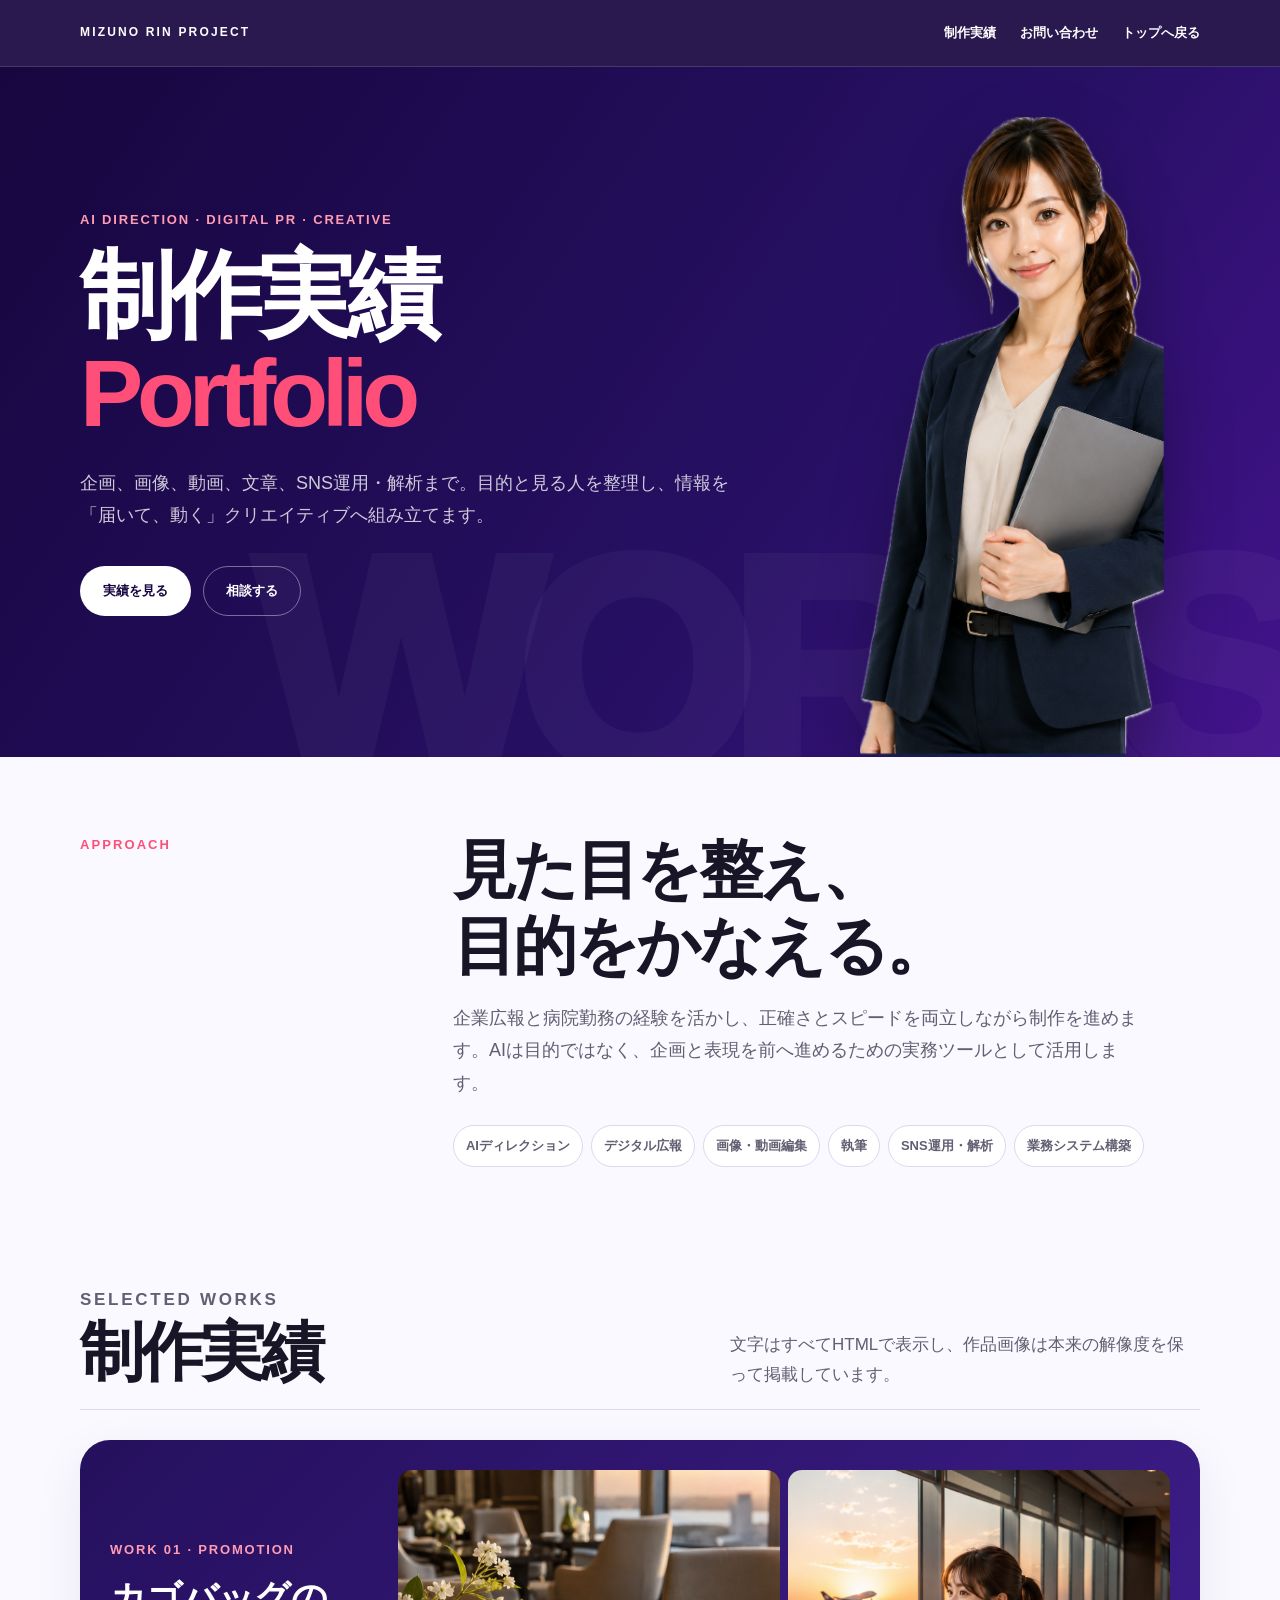
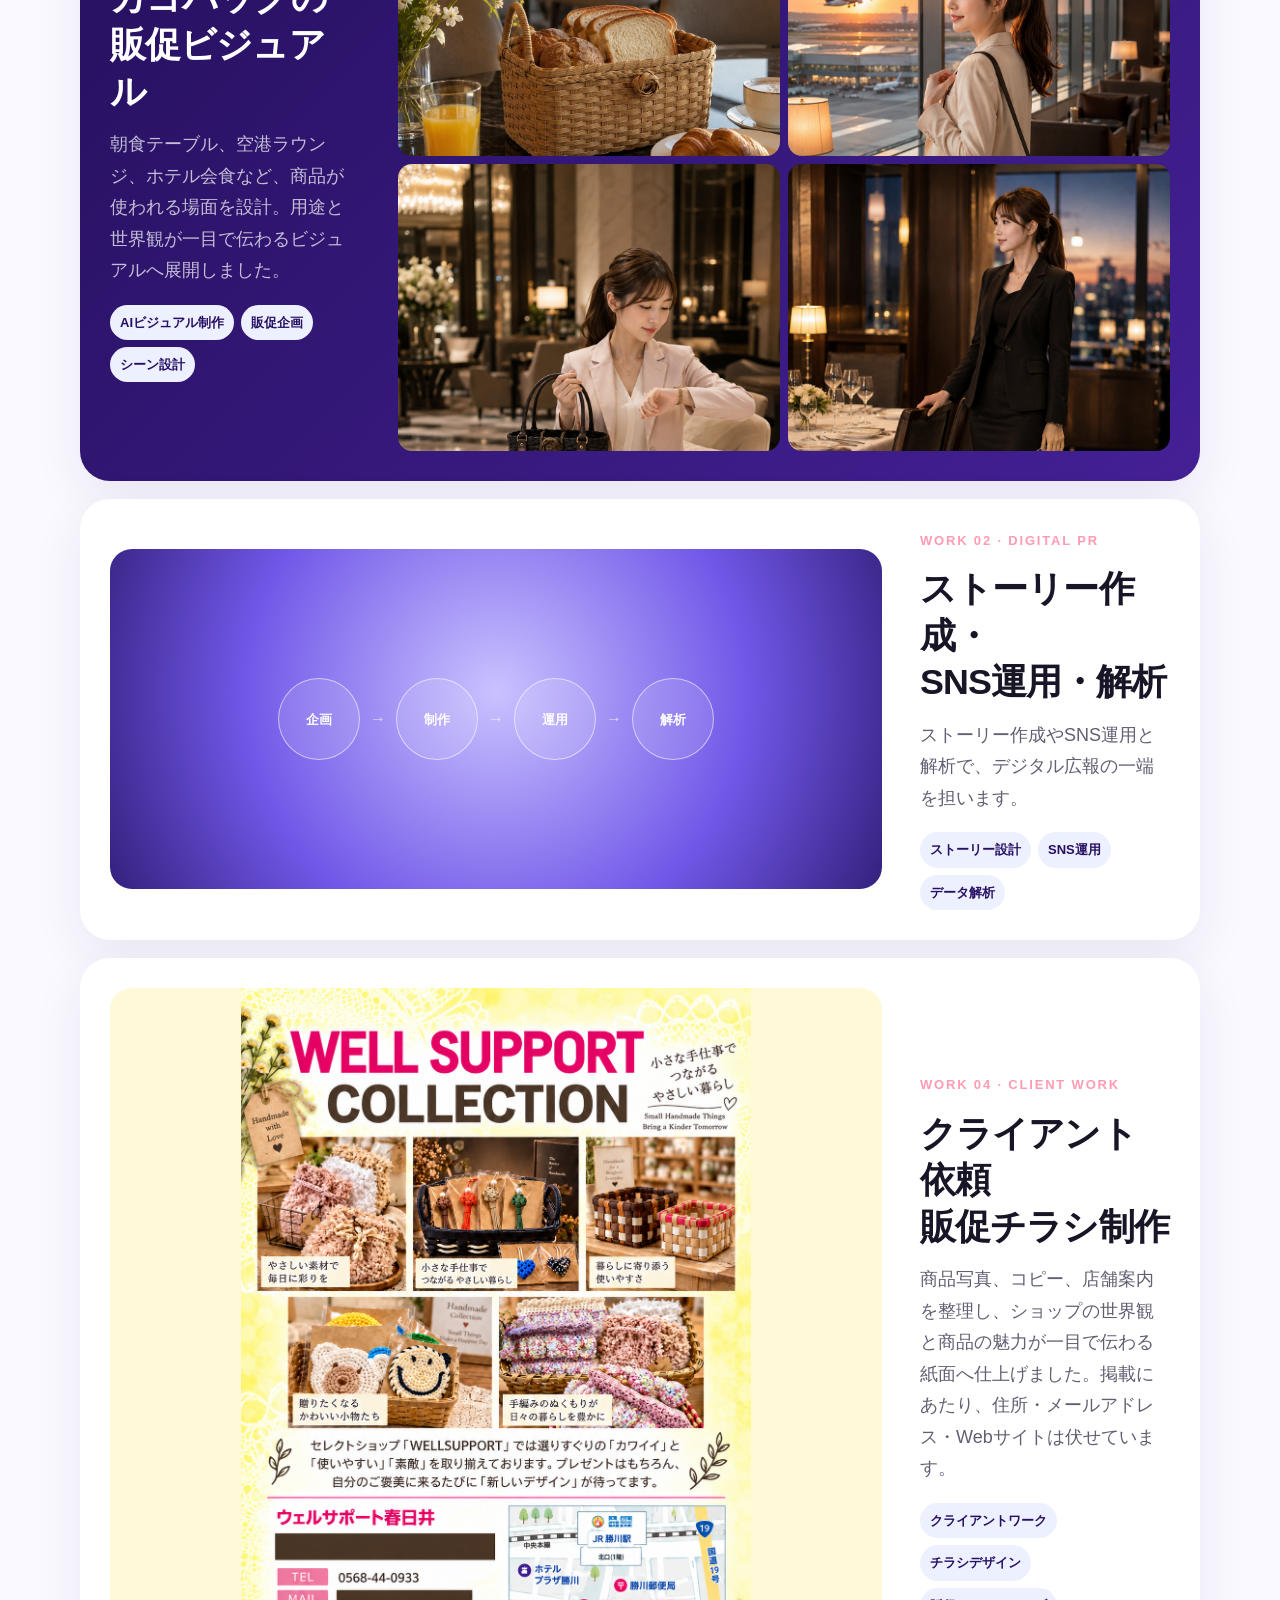
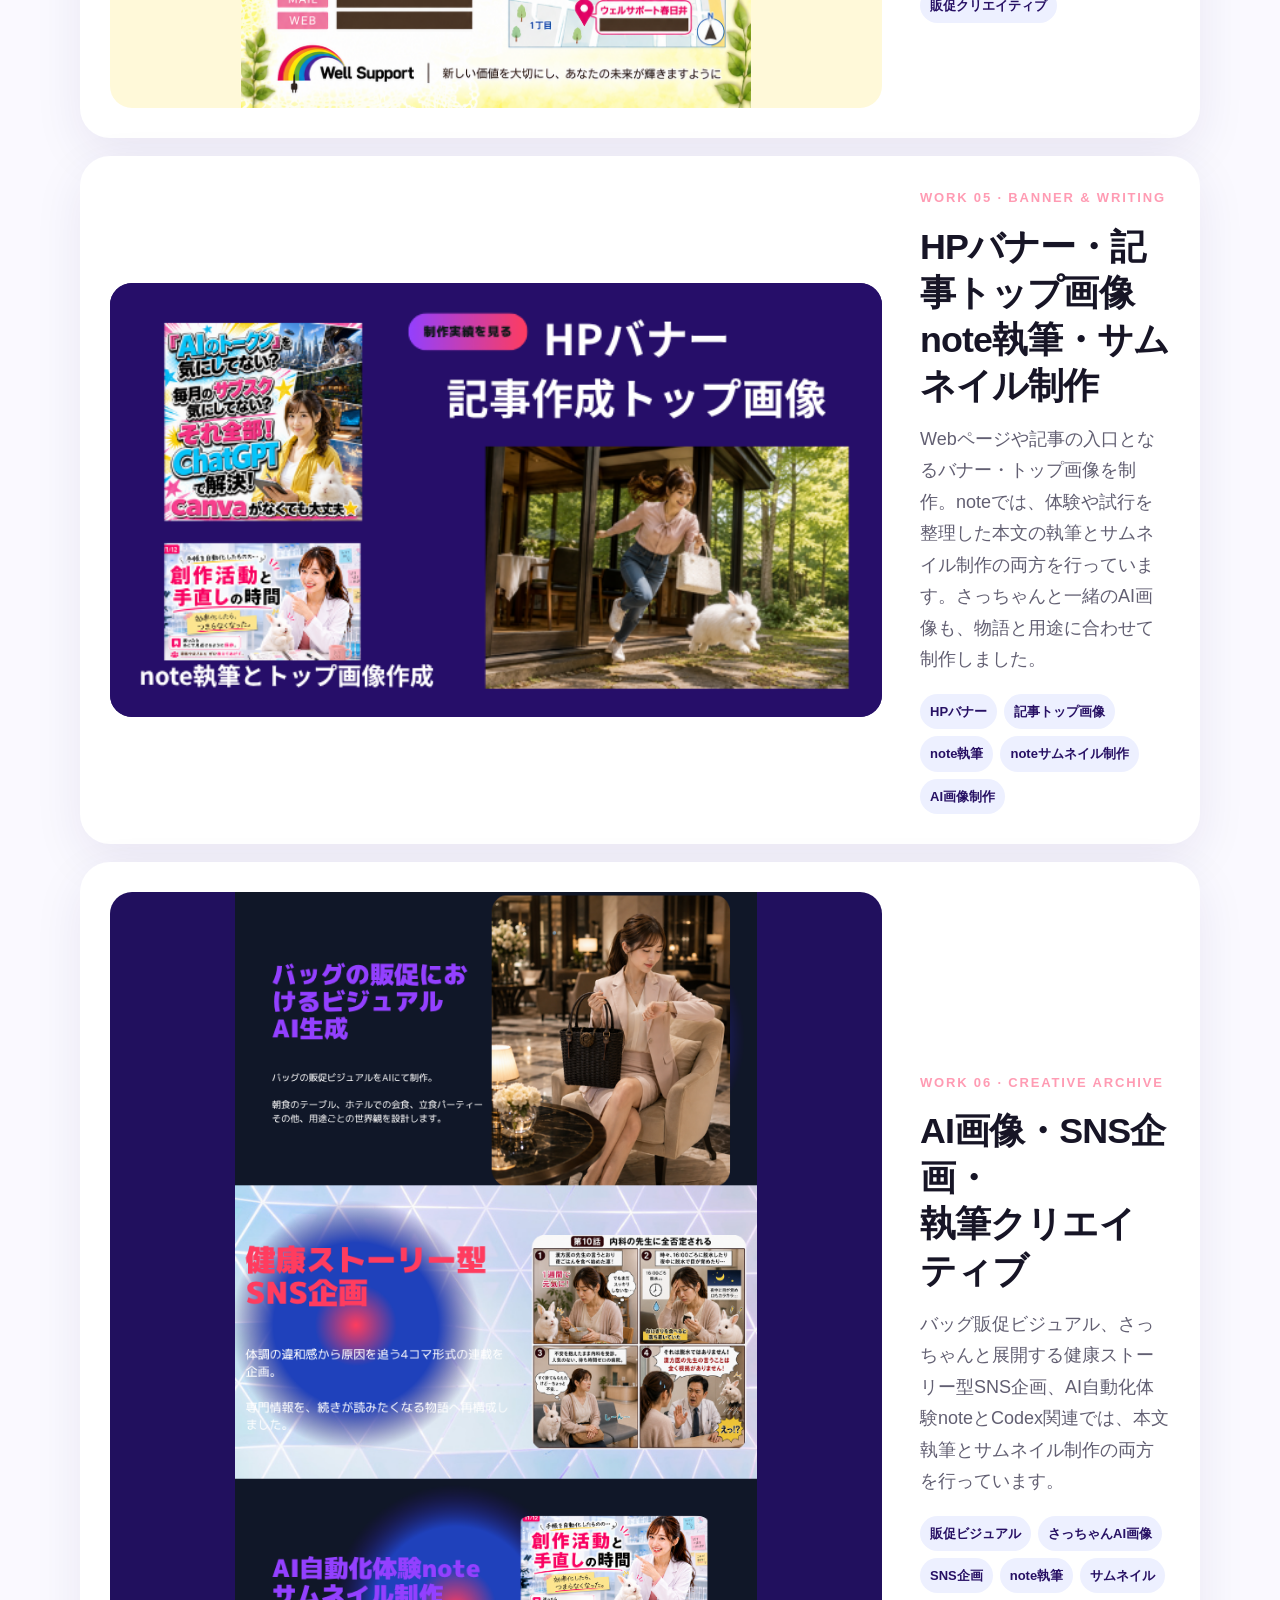
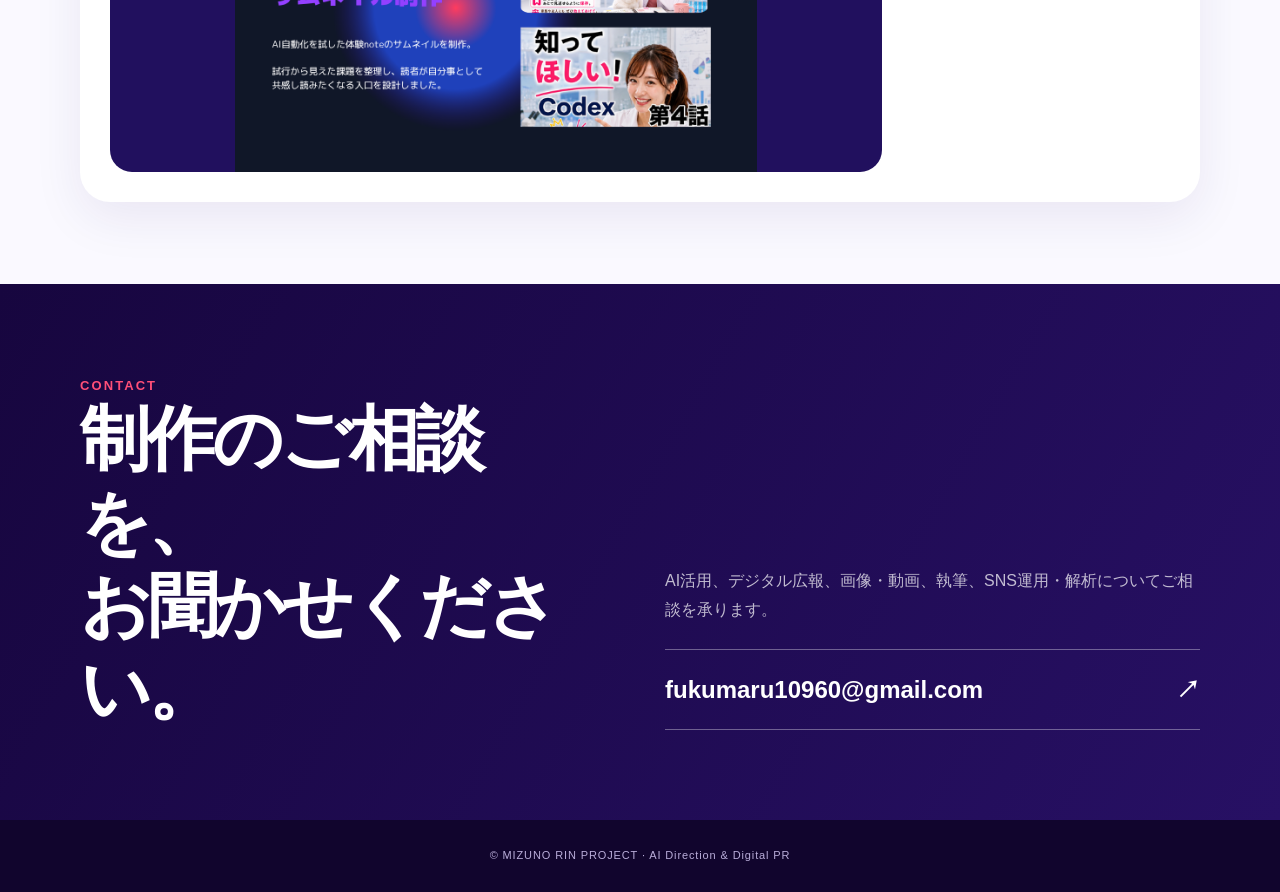
==== portfolio/index.html @ 1989975f "Enlarge portfolio imagery and tighten spacing" ====
<!doctype html>
<html lang="ja">
<head>
  <meta charset="utf-8">
  <meta name="viewport" content="width=device-width,initial-scale=1">
  <title>水野凛｜制作実績ポートフォリオ</title>
  <meta name="description" content="水野凛のAIディレクション、デジタル広報、画像制作、動画編集、SNS運用・解析の制作実績です。">
  <style>
    :root{--violet:#271064;--violet-deep:#17063f;--pink:#ff4f78;--lavender:#9d8cff;--ice:#edf0ff;--paper:#faf9ff;--ink:#171526;--muted:#625f72;--line:#ddd8ee;--white:#fff}
    *{box-sizing:border-box}
    html{scroll-behavior:smooth}
    body{margin:0;color:var(--ink);background:var(--paper);font-family:"Yu Gothic UI","Hiragino Kaku Gothic ProN",Meiryo,sans-serif;line-height:1.8;-webkit-font-smoothing:antialiased;text-rendering:optimizeLegibility}
    a{color:inherit}
    img{display:block;max-width:100%}
    .wrap{width:min(calc(100% - 40px),1120px);margin:auto}
    .site-header{position:sticky;z-index:20;top:0;color:#fff;background:rgba(23,6,63,.92);border-bottom:1px solid rgba(255,255,255,.14);backdrop-filter:blur(16px)}
    .header-inner{min-height:66px;display:flex;align-items:center;justify-content:space-between;gap:24px}
    .brand{font-size:12px;font-weight:900;letter-spacing:.18em;text-decoration:none}
    nav{display:flex;align-items:center;gap:24px;font-size:13px;font-weight:750}
    nav a{text-decoration:none}
    nav a:hover{color:#ffd4df}
    .hero{position:relative;overflow:hidden;color:#fff;background:linear-gradient(125deg,var(--violet-deep),var(--violet) 62%,#43128c)}
    .hero::after{content:"WORKS";position:absolute;right:-.03em;bottom:-.22em;color:rgba(255,255,255,.035);font-size:clamp(120px,24vw,360px);font-weight:950;letter-spacing:-.09em;line-height:1;pointer-events:none}
    .hero-grid{position:relative;z-index:1;min-height:690px;display:grid;grid-template-columns:minmax(0,1.15fr) minmax(300px,.65fr);align-items:end;gap:clamp(32px,6vw,82px)}
    .hero-copy{align-self:center;padding:90px 0}
    .eyebrow,.work-type{margin:0 0 14px;color:#ff9bb3;font-size:13px;font-weight:900;letter-spacing:.14em}
    h1{margin:0;font-size:clamp(50px,7.4vw,102px);line-height:1.04;letter-spacing:-.065em}
    h1 span{display:block;color:var(--pink)}
    .hero-lead{max-width:680px;margin:24px 0 0;color:rgba(255,255,255,.78);font-size:18px;line-height:1.8}
    .hero-actions{display:flex;flex-wrap:wrap;gap:12px;margin-top:34px}
    .button{display:inline-flex;min-height:50px;align-items:center;justify-content:center;padding:12px 22px;border:1px solid transparent;border-radius:999px;font-size:13px;font-weight:850;text-decoration:none}
    .button.primary{color:var(--violet-deep);background:#fff}
    .button.secondary{color:#fff;border-color:rgba(255,255,255,.4)}
    .hero-portrait{align-self:end;margin:0}
    .hero-portrait img{width:100%;max-height:640px;object-fit:contain;object-position:center bottom;filter:drop-shadow(0 28px 32px rgba(0,0,0,.32))}
    .intro{padding:76px 0 54px}
    .intro-grid{display:grid;grid-template-columns:.55fr 1.45fr;gap:clamp(36px,7vw,94px);align-items:start}
    .section-label{margin:0;color:var(--pink);font-size:13px;font-weight:900;letter-spacing:.16em}
    .intro h2,.section-heading h2{margin:0;font-size:clamp(38px,5vw,68px);line-height:1.18;letter-spacing:-.055em}
    .intro-copy{max-width:700px;color:var(--muted);font-size:18px}
    .services{display:flex;flex-wrap:wrap;gap:8px;margin-top:26px;padding:0;list-style:none}
    .services li{padding:8px 12px;border:1px solid var(--line);border-radius:999px;background:#fff;font-size:13px;font-weight:750}
    .works{padding:46px 0 82px}
    .section-heading{display:flex;align-items:end;justify-content:space-between;gap:24px;margin-bottom:30px;padding-bottom:18px;border-bottom:1px solid var(--line)}
    .section-heading p{max-width:470px;margin:0;color:var(--muted);font-size:17px}
    .work{display:grid;grid-template-columns:minmax(0,1.55fr) minmax(250px,.45fr);gap:clamp(22px,3vw,38px);align-items:center;padding:clamp(18px,2.4vw,30px);border-radius:30px;background:#fff;box-shadow:0 16px 50px rgba(39,16,100,.08)}
    .work+.work{margin-top:18px}
    .work-copy h3{margin:0 0 14px;font-size:clamp(25px,2.8vw,38px);line-height:1.3;letter-spacing:-.025em}
    .work-copy>p:not(.work-type){margin:0;color:var(--muted);font-size:18px;line-height:1.75}
    .tag-row{display:flex;flex-wrap:wrap;gap:7px;margin-top:18px}
    .tag{padding:6px 10px;border-radius:999px;color:var(--violet);background:var(--ice);font-size:13px;font-weight:850}
    .work-visual{overflow:hidden;border-radius:22px;background:#f0edf8}
    .work-visual img{width:100%;height:100%;object-fit:cover}
    .work-bags{grid-template-columns:minmax(250px,.45fr) minmax(0,1.55fr);color:#fff;background:linear-gradient(135deg,#25105d,#442095)}
    .work-bags .work-copy>p:not(.work-type){color:rgba(255,255,255,.72)}
    .bag-grid{display:grid;grid-template-columns:1fr 1fr;gap:8px}
    .bag-grid img{width:100%;aspect-ratio:4/3;object-fit:cover;border-radius:14px}
    .bag-grid img:not(:first-child){object-position:center top}
    .story-visual{min-height:340px;display:flex;align-items:center;justify-content:center;flex-wrap:wrap;gap:10px;padding:28px;background:radial-gradient(circle at 50% 42%,#c9c2ff,#7157e8 58%,#34207d);color:#fff}
    .story-visual span{display:grid;place-items:center;width:82px;height:82px;padding:8px;border:1px solid rgba(255,255,255,.55);border-radius:50%;background:rgba(255,255,255,.12);font-size:13px;font-weight:850}
    .story-visual b{opacity:.65}
    .note-visual img{aspect-ratio:16/10;object-fit:cover}
    .flyer-visual{background:#fff9d9}
    .flyer-visual img{max-height:720px;object-fit:contain}

    .legacy-work{grid-template-columns:minmax(0,1.55fr) minmax(250px,.45fr)}
    .legacy-visual{background:#21105e}
    .legacy-visual img{width:100%;height:auto;object-fit:contain}
    .portrait-archive img{max-height:880px}
    .contact{padding:90px 0;color:#fff;background:linear-gradient(120deg,var(--violet-deep),var(--violet))}
    .contact-grid{display:grid;grid-template-columns:1fr 1fr;gap:50px;align-items:end}
    .contact h2{margin:0;font-size:clamp(38px,5.5vw,74px);line-height:1.18;letter-spacing:-.055em}
    .contact-copy p{margin:0 0 24px;color:rgba(255,255,255,.72)}
    .mail{display:flex;justify-content:space-between;gap:20px;padding:18px 0;border-top:1px solid rgba(255,255,255,.35);border-bottom:1px solid rgba(255,255,255,.35);font-size:clamp(16px,2vw,24px);font-weight:850;text-decoration:none}
    footer{padding:26px 20px;color:#b9add9;background:#11052d;font-size:11px;text-align:center;letter-spacing:.08em}
    a:focus-visible{outline:3px solid #ffc0d0;outline-offset:4px}
    @media(max-width:800px){.legacy-work{grid-template-columns:1fr}.legacy-work .work-visual{order:-1} nav a:not(:last-child){display:none}.hero-grid{min-height:auto;grid-template-columns:1fr}.hero-copy{padding:70px 0 0}.hero-portrait{width:min(78%,430px);margin:auto}.hero-portrait img{max-height:520px}.intro-grid,.contact-grid{grid-template-columns:1fr}.work,.work-bags{grid-template-columns:1fr}.work-visual{order:-1}.section-heading{align-items:start;flex-direction:column}.work-bags .work-visual{order:0}}
    @media(max-width:540px){.wrap{width:min(calc(100% - 24px),1120px)}.header-inner{min-height:58px}.brand{font-size:11px}.hero-copy{padding-top:54px}h1{font-size:48px}.hero-lead{font-size:17px}.hero-actions{display:grid}.button{width:100%}.intro{padding:58px 0 38px}.intro-copy{font-size:17px}.works{padding:34px 0 62px}.work{padding:16px;border-radius:22px}.work-copy{padding:6px}.work-copy>p:not(.work-type){font-size:17px}.story-visual{min-height:280px}.story-visual span{width:72px;height:72px;font-size:13px}.contact{padding:60px 0}.mail{font-size:14px}}
    @media(prefers-reduced-motion:reduce){html{scroll-behavior:auto}}
  </style>
</head>
<body>
  <header class="site-header"><div class="wrap header-inner"><a class="brand" href="../">MIZUNO RIN PROJECT</a><nav><a href="#works">制作実績</a><a href="#contact">お問い合わせ</a><a href="../">トップへ戻る</a></nav></div></header>
  <main>
    <section class="hero"><div class="wrap hero-grid"><div class="hero-copy"><p class="eyebrow">AI DIRECTION · DIGITAL PR · CREATIVE</p><h1>制作実績<span>Portfolio</span></h1><p class="hero-lead">企画、画像、動画、文章、SNS運用・解析まで。目的と見る人を整理し、情報を「届いて、動く」クリエイティブへ組み立てます。</p><div class="hero-actions"><a class="button primary" href="#works">実績を見る</a><a class="button secondary" href="#contact">相談する</a></div></div><figure class="hero-portrait"><img src="../public/assets/mizuno-rin-suit.png" alt="スーツ姿の水野凛"></figure></div></section>

    <section class="intro"><div class="wrap intro-grid"><p class="section-label">APPROACH</p><div><h2>見た目を整え、<br>目的をかなえる。</h2><div class="intro-copy"><p>企業広報と病院勤務の経験を活かし、正確さとスピードを両立しながら制作を進めます。AIは目的ではなく、企画と表現を前へ進めるための実務ツールとして活用します。</p><ul class="services"><li>AIディレクション</li><li>デジタル広報</li><li>画像・動画編集</li><li>執筆</li><li>SNS運用・解析</li><li>業務システム構築</li></ul></div></div></div></section>

    <section class="works" id="works"><div class="wrap"><div class="section-heading"><div><p class="section-label">SELECTED WORKS</p><h2>制作実績</h2></div><p>文字はすべてHTMLで表示し、作品画像は本来の解像度を保って掲載しています。</p></div>
      <article class="work work-bags"><div class="work-copy"><p class="work-type">WORK 01 · PROMOTION</p><h3>カゴバッグの<br>販促ビジュアル</h3><p>朝食テーブル、空港ラウンジ、ホテル会食など、商品が使われる場面を設計。用途と世界観が一目で伝わるビジュアルへ展開しました。</p><div class="tag-row"><span class="tag">AIビジュアル制作</span><span class="tag">販促企画</span><span class="tag">シーン設計</span></div></div><div class="bag-grid"><img src="../public/assets/basket-breakfast.png" alt="ホテルの朝食テーブルに置かれたカゴバッグ"><img src="../public/assets/basket-airport.png" alt="空港ラウンジでカゴバッグを持つ女性"><img src="../public/assets/basket-hotel.png" alt="ホテルで黒いカゴバッグを持つ女性"><img src="../public/assets/basket-dinner.png" alt="会食で白いカゴバッグを持つ女性"></div></article>

      <article class="work"><div class="work-visual story-visual"><span>企画</span><b>→</b><span>制作</span><b>→</b><span>運用</span><b>→</b><span>解析</span></div><div class="work-copy"><p class="work-type">WORK 02 · DIGITAL PR</p><h3>ストーリー作成・<br>SNS運用・解析</h3><p>ストーリー作成やSNS運用と解析で、デジタル広報の一端を担います。</p><div class="tag-row"><span class="tag">ストーリー設計</span><span class="tag">SNS運用</span><span class="tag">データ解析</span></div></div></article>

      <article class="work"><div class="work-visual flyer-visual"><img src="../public/assets/well-support-flyer-redacted.png" alt="住所、メールアドレス、Webサイトを伏せたクライアント依頼の販促チラシ"></div><div class="work-copy"><p class="work-type">WORK 04 · CLIENT WORK</p><h3>クライアント依頼<br>販促チラシ制作</h3><p>商品写真、コピー、店舗案内を整理し、ショップの世界観と商品の魅力が一目で伝わる紙面へ仕上げました。掲載にあたり、住所・メールアドレス・Webサイトは伏せています。</p><div class="tag-row"><span class="tag">クライアントワーク</span><span class="tag">チラシデザイン</span><span class="tag">販促クリエイティブ</span></div></div></article>

      <article class="work legacy-work"><div class="work-visual legacy-visual"><img src="../page-2.png" alt="HPバナー、記事トップ画像、note執筆・サムネイル制作、さっちゃんとのAI画像の制作実績"></div><div class="work-copy"><p class="work-type">WORK 05 · BANNER &amp; WRITING</p><h3>HPバナー・記事トップ画像<br>note執筆・サムネイル制作</h3><p>Webページや記事の入口となるバナー・トップ画像を制作。noteでは、体験や試行を整理した本文の執筆とサムネイル制作の両方を行っています。さっちゃんと一緒のAI画像も、物語と用途に合わせて制作しました。</p><div class="tag-row"><span class="tag">HPバナー</span><span class="tag">記事トップ画像</span><span class="tag">note執筆</span><span class="tag">noteサムネイル制作</span><span class="tag">AI画像制作</span></div></div></article>

      <article class="work legacy-work"><div class="work-visual legacy-visual portrait-archive"><img src="../page-3.png" alt="バッグ販促、健康ストーリー型SNS企画、AI自動化体験note、Codex関連サムネイルの制作実績"></div><div class="work-copy"><p class="work-type">WORK 06 · CREATIVE ARCHIVE</p><h3>AI画像・SNS企画・<br>執筆クリエイティブ</h3><p>バッグ販促ビジュアル、さっちゃんと展開する健康ストーリー型SNS企画、AI自動化体験noteとCodex関連では、本文執筆とサムネイル制作の両方を行っています。</p><div class="tag-row"><span class="tag">販促ビジュアル</span><span class="tag">さっちゃんAI画像</span><span class="tag">SNS企画</span><span class="tag">note執筆</span><span class="tag">サムネイル</span></div></div></article>    </div></section>

    <section class="contact" id="contact"><div class="wrap contact-grid"><div><p class="section-label">CONTACT</p><h2>制作のご相談を、<br>お聞かせください。</h2></div><div class="contact-copy"><p>AI活用、デジタル広報、画像・動画、執筆、SNS運用・解析についてご相談を承ります。</p><a class="mail" href="mailto:fukumaru10960@gmail.com"><span>fukumaru10960@gmail.com</span><span>↗</span></a></div></div></section>
  </main>
  <footer>© MIZUNO RIN PROJECT · AI Direction & Digital PR</footer>
</body>
</html>
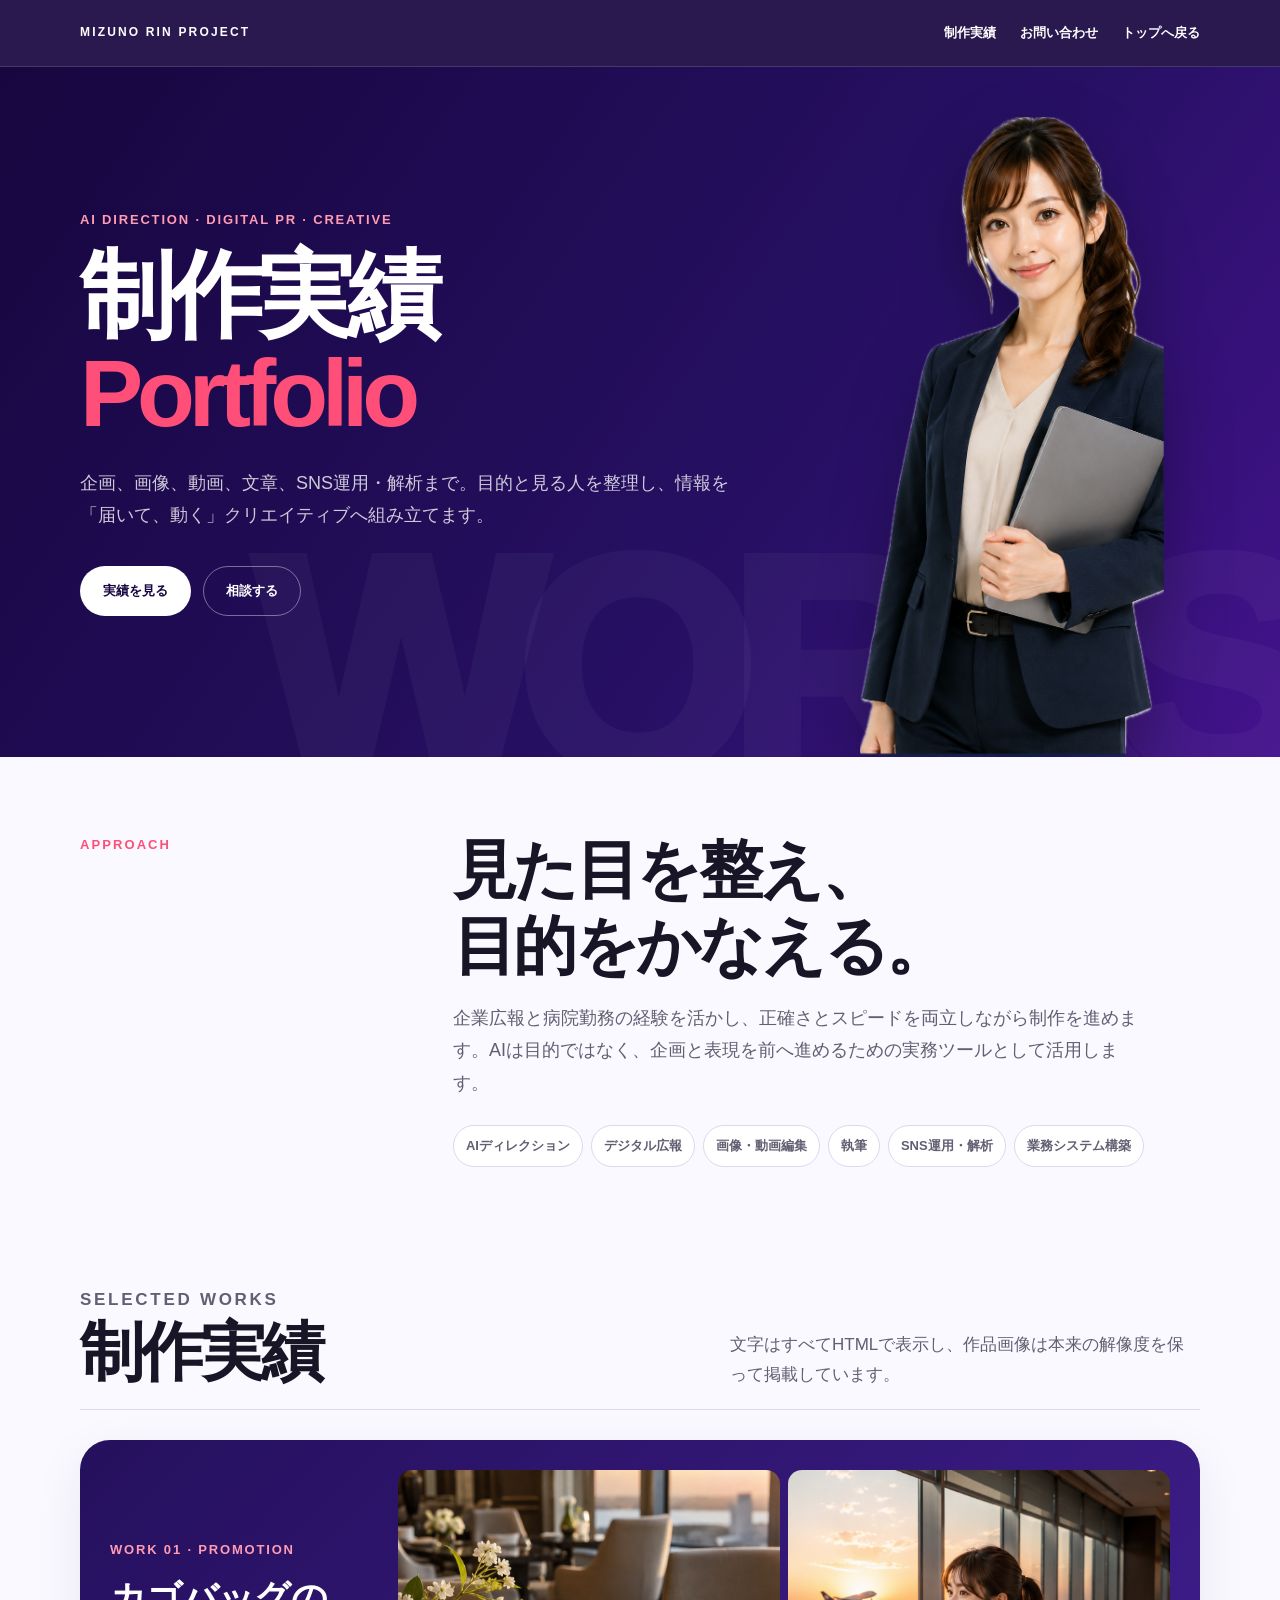
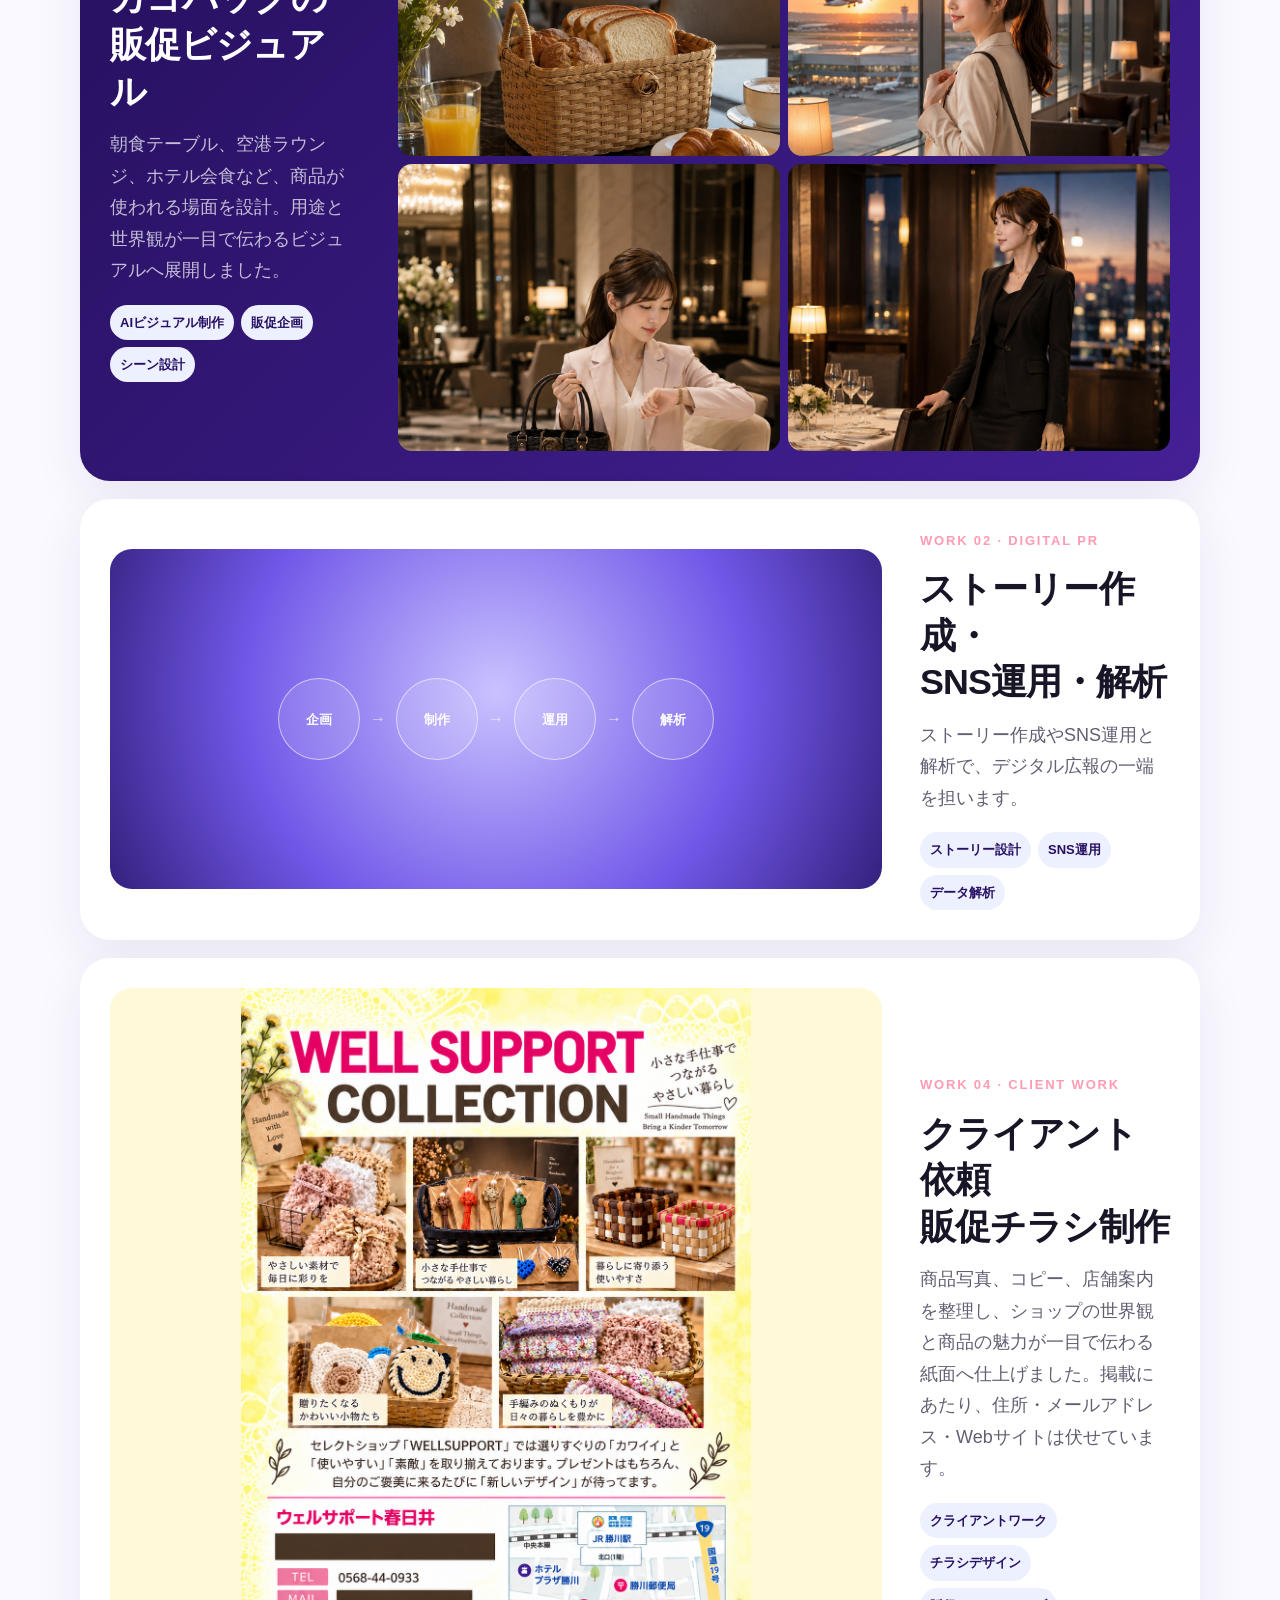
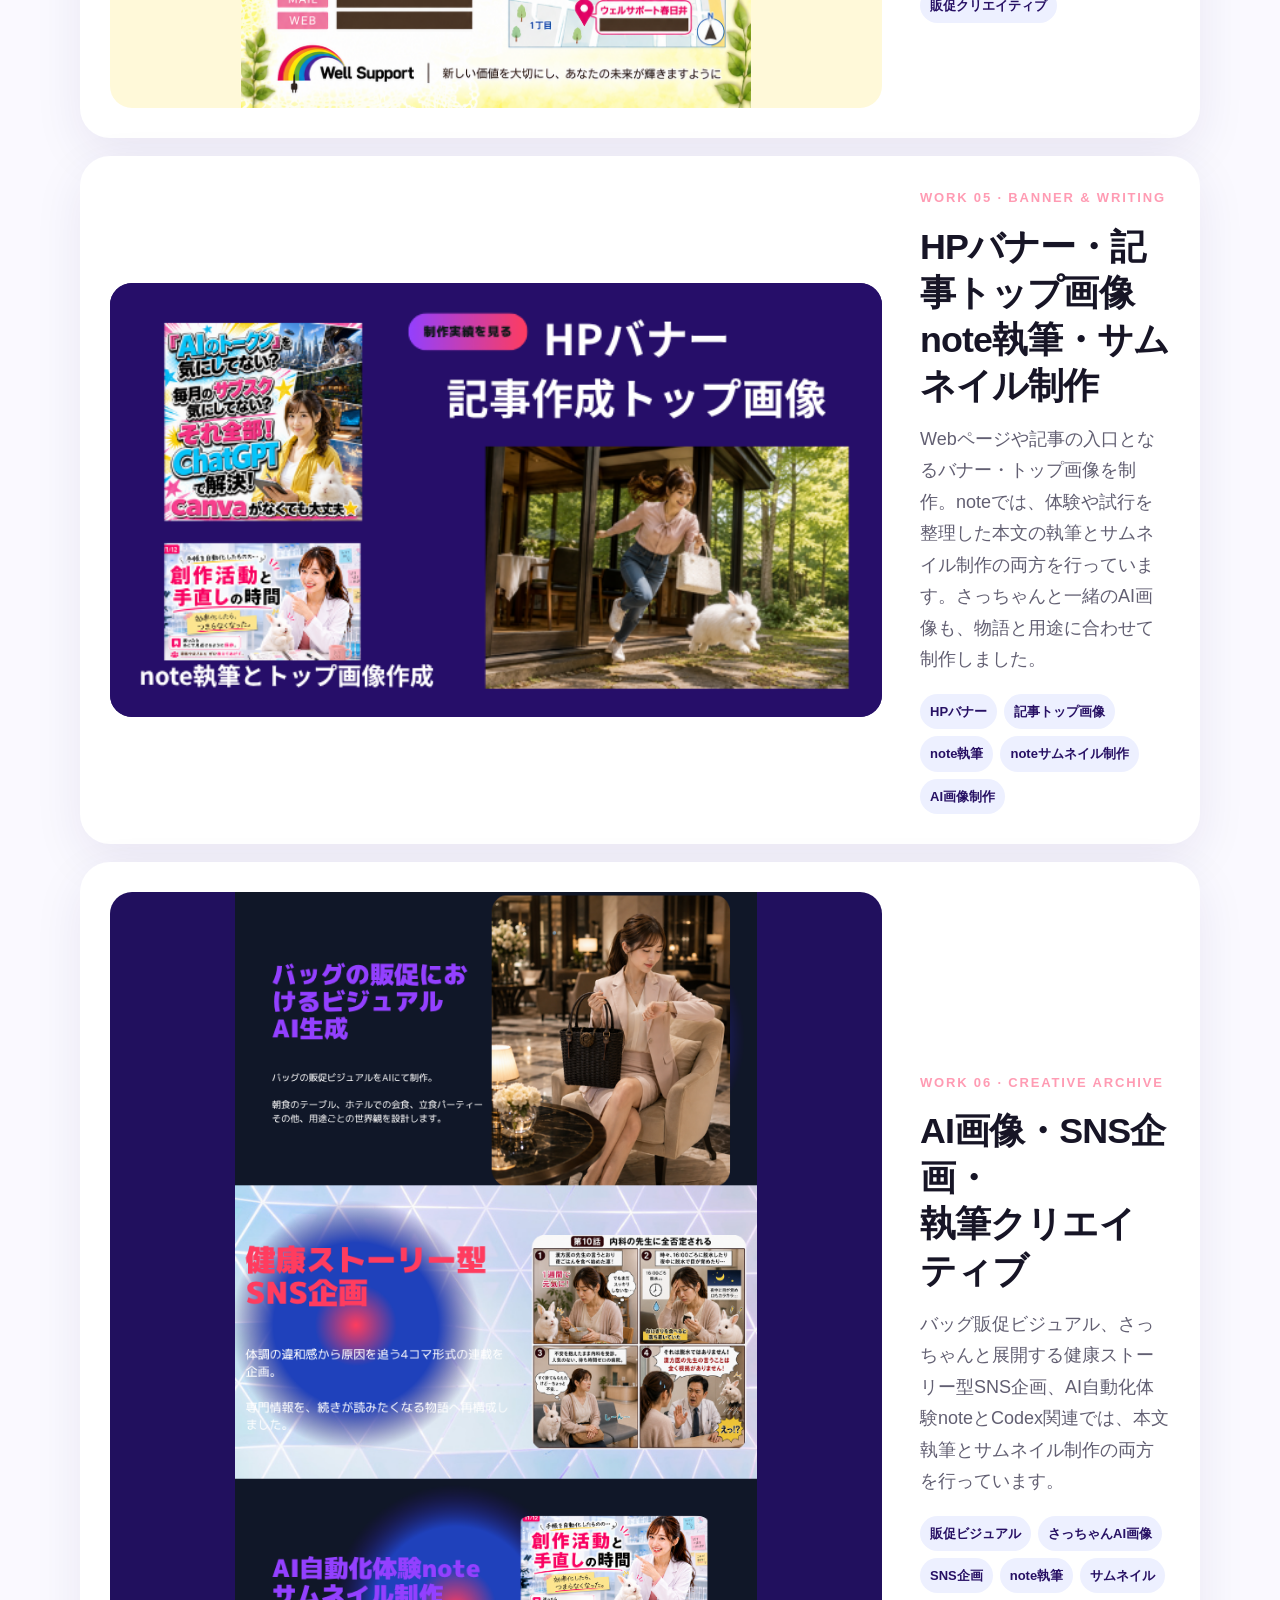
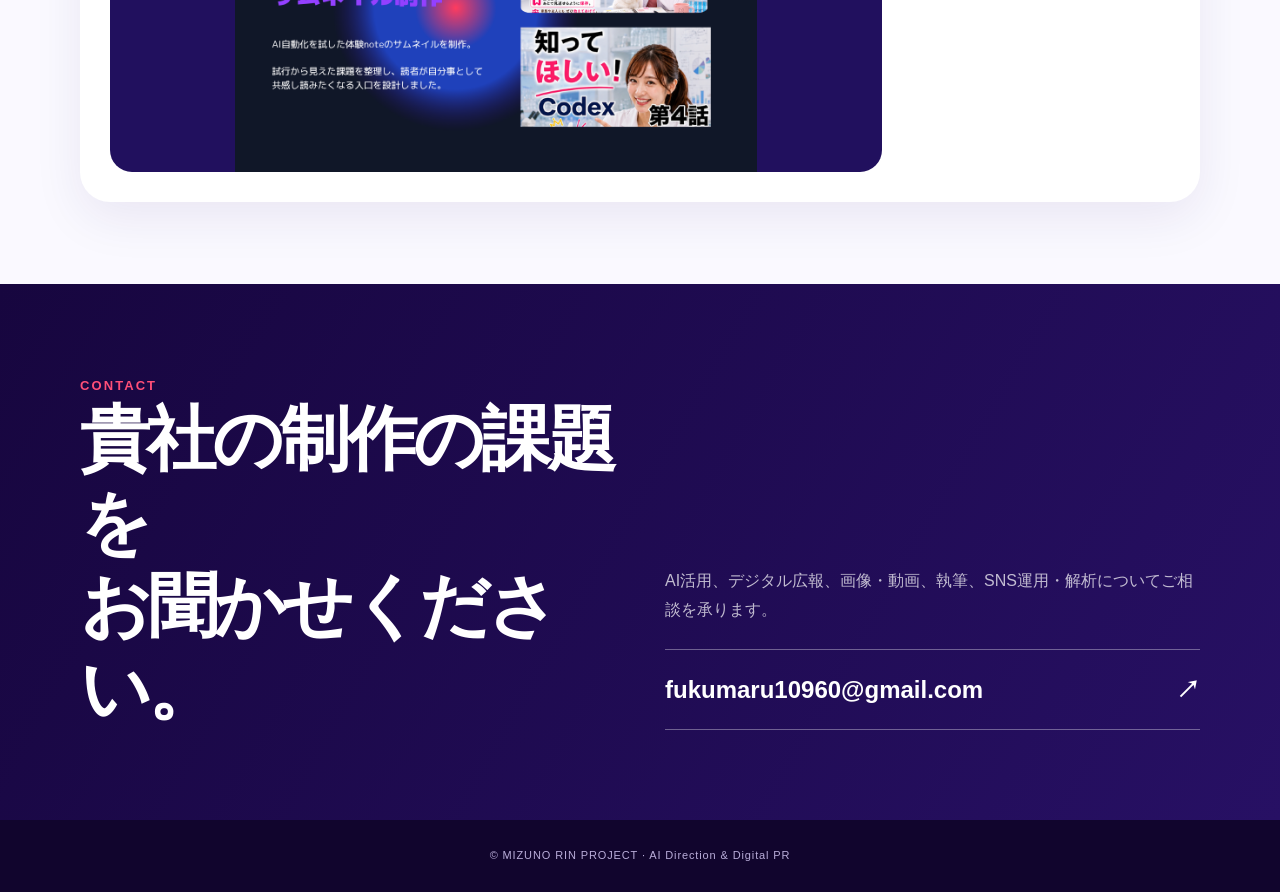
==== commit c3d6a1da: "Refine portfolio contact heading" ====
--- a/portfolio/index.html
+++ b/portfolio/index.html
@@ -80,7 +80,7 @@
   </style>
 </head>
 <body>
-  <header class="site-header"><div class="wrap header-inner"><a class="brand" href="../">MIZUNO RIN PROJECT</a><nav><a href="#works">制作実績</a><a href="#contact">お問い合わせ</a><a href="../">トップへ戻る</a></nav></div></header>
+  <header class="site-header"><div class="wrap header-inner"><a class="brand" href="https://mizunorinproject-web.github.io/">MIZUNO RIN PROJECT</a><nav><a href="#works">制作実績</a><a href="#contact">お問い合わせ</a><a href="https://mizunorinproject-web.github.io/">トップへ戻る</a></nav></div></header>
   <main>
     <section class="hero"><div class="wrap hero-grid"><div class="hero-copy"><p class="eyebrow">AI DIRECTION · DIGITAL PR · CREATIVE</p><h1>制作実績<span>Portfolio</span></h1><p class="hero-lead">企画、画像、動画、文章、SNS運用・解析まで。目的と見る人を整理し、情報を「届いて、動く」クリエイティブへ組み立てます。</p><div class="hero-actions"><a class="button primary" href="#works">実績を見る</a><a class="button secondary" href="#contact">相談する</a></div></div><figure class="hero-portrait"><img src="../public/assets/mizuno-rin-suit.png" alt="スーツ姿の水野凛"></figure></div></section>
 
@@ -97,7 +97,7 @@
 
       <article class="work legacy-work"><div class="work-visual legacy-visual portrait-archive"><img src="../page-3.png" alt="バッグ販促、健康ストーリー型SNS企画、AI自動化体験note、Codex関連サムネイルの制作実績"></div><div class="work-copy"><p class="work-type">WORK 06 · CREATIVE ARCHIVE</p><h3>AI画像・SNS企画・<br>執筆クリエイティブ</h3><p>バッグ販促ビジュアル、さっちゃんと展開する健康ストーリー型SNS企画、AI自動化体験noteとCodex関連では、本文執筆とサムネイル制作の両方を行っています。</p><div class="tag-row"><span class="tag">販促ビジュアル</span><span class="tag">さっちゃんAI画像</span><span class="tag">SNS企画</span><span class="tag">note執筆</span><span class="tag">サムネイル</span></div></div></article>    </div></section>
 
-    <section class="contact" id="contact"><div class="wrap contact-grid"><div><p class="section-label">CONTACT</p><h2>制作のご相談を、<br>お聞かせください。</h2></div><div class="contact-copy"><p>AI活用、デジタル広報、画像・動画、執筆、SNS運用・解析についてご相談を承ります。</p><a class="mail" href="mailto:fukumaru10960@gmail.com"><span>fukumaru10960@gmail.com</span><span>↗</span></a></div></div></section>
+    <section class="contact" id="contact"><div class="wrap contact-grid"><div><p class="section-label">CONTACT</p><h2>貴社の制作の課題を<br>お聞かせください。</h2></div><div class="contact-copy"><p>AI活用、デジタル広報、画像・動画、執筆、SNS運用・解析についてご相談を承ります。</p><a class="mail" href="mailto:fukumaru10960@gmail.com"><span>fukumaru10960@gmail.com</span><span>↗</span></a></div></div></section>
   </main>
   <footer>© MIZUNO RIN PROJECT · AI Direction & Digital PR</footer>
 </body>
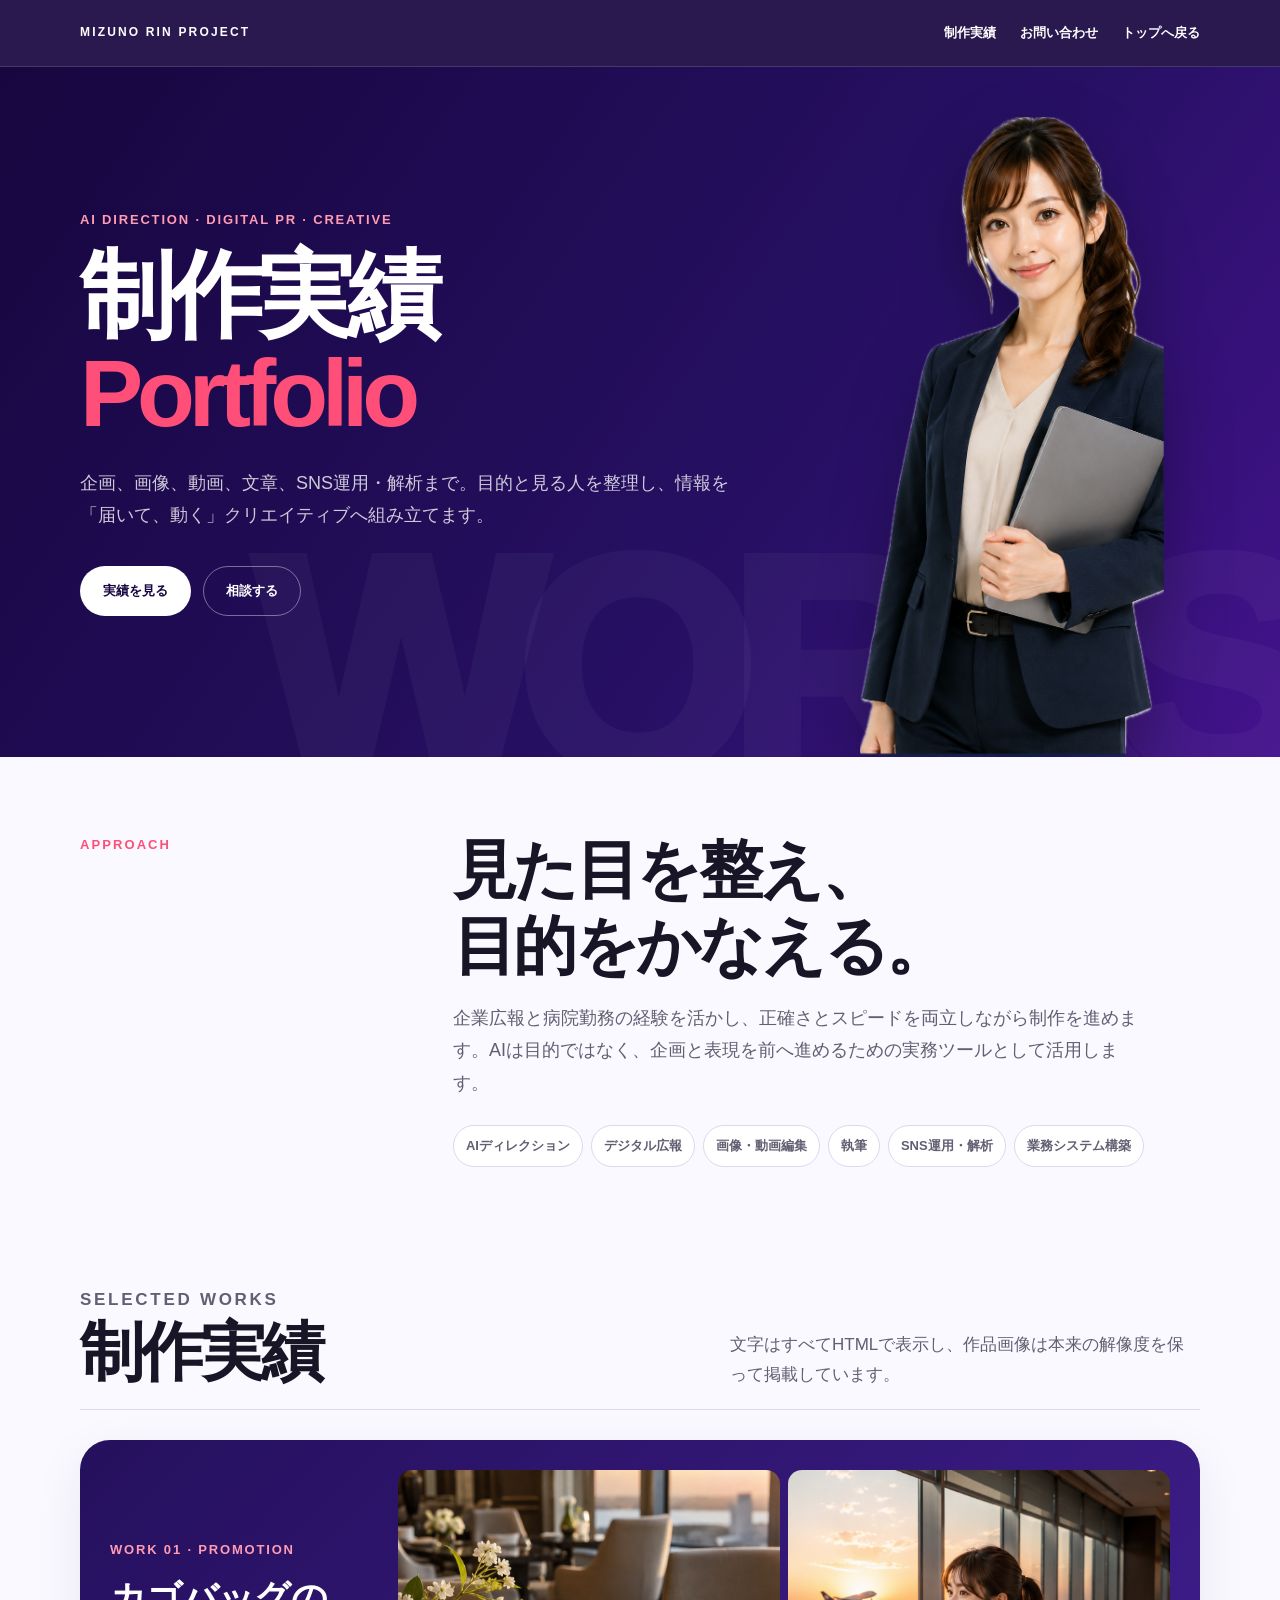
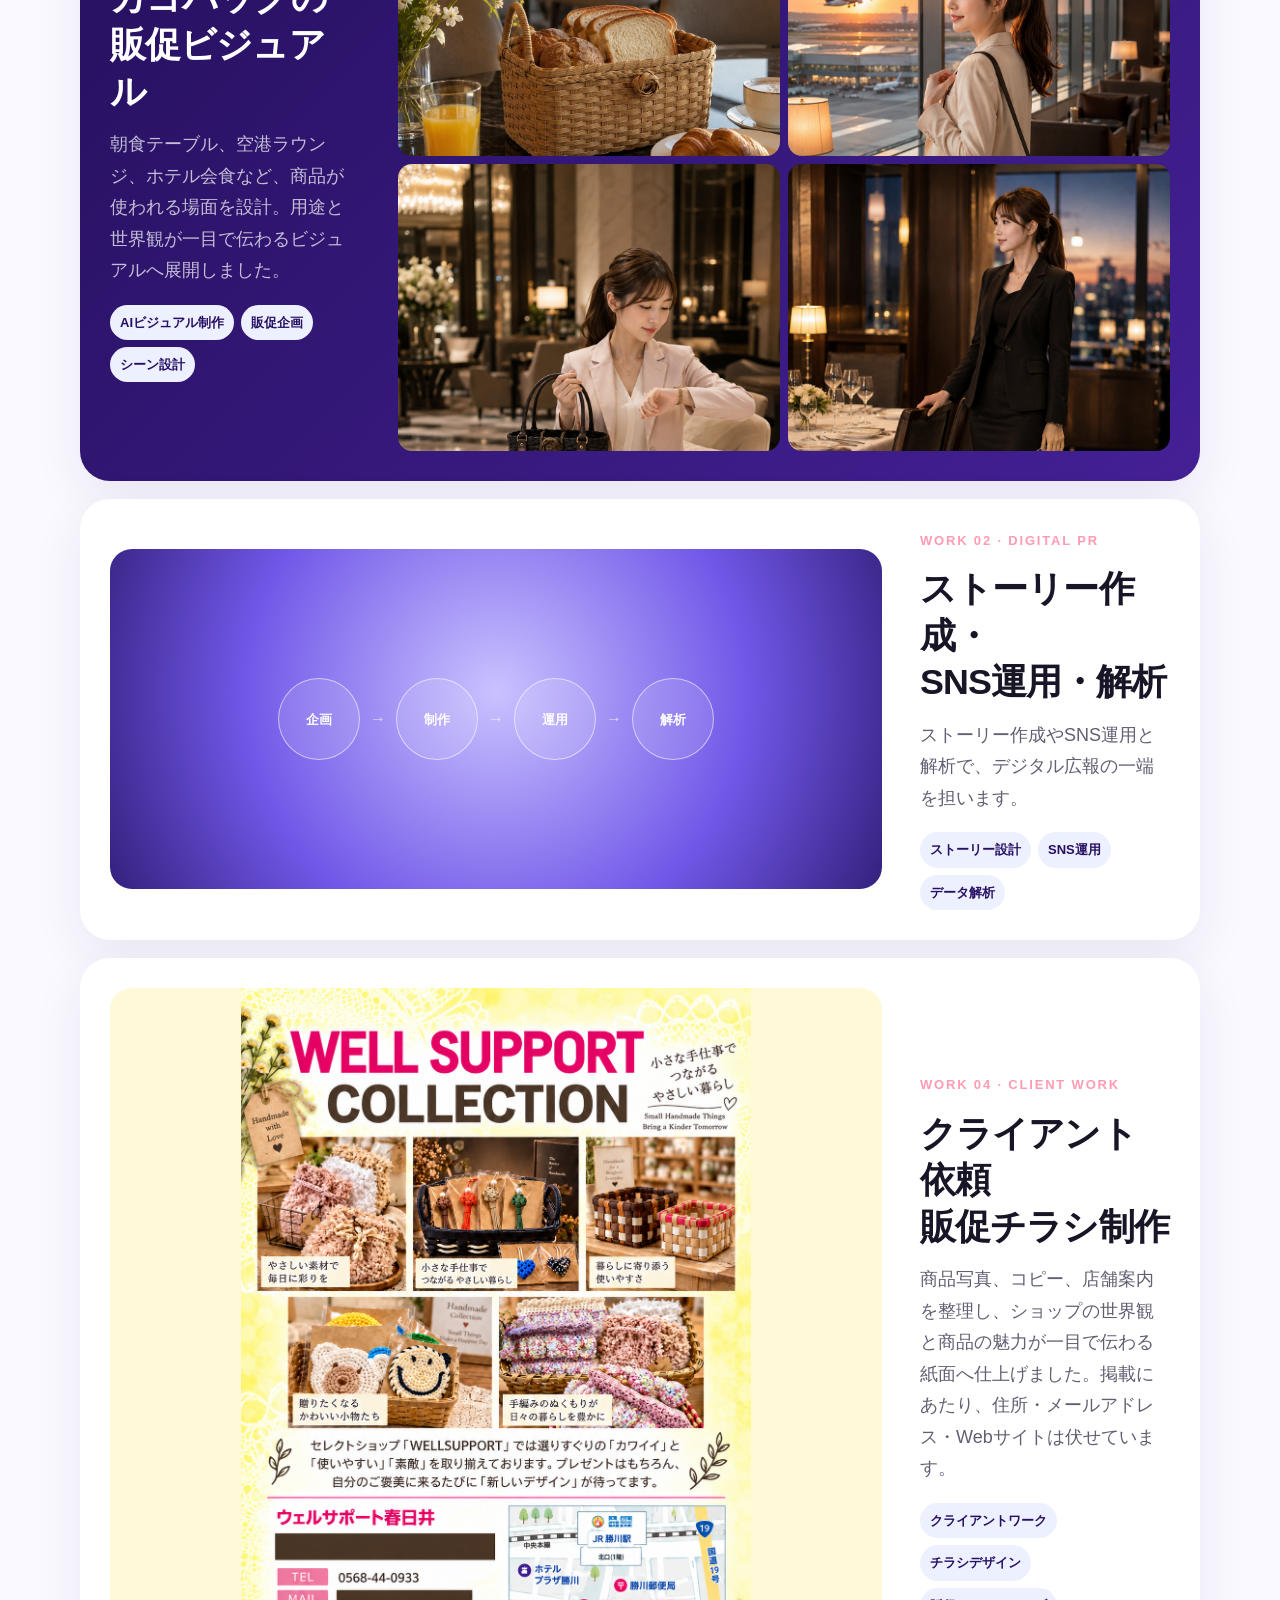
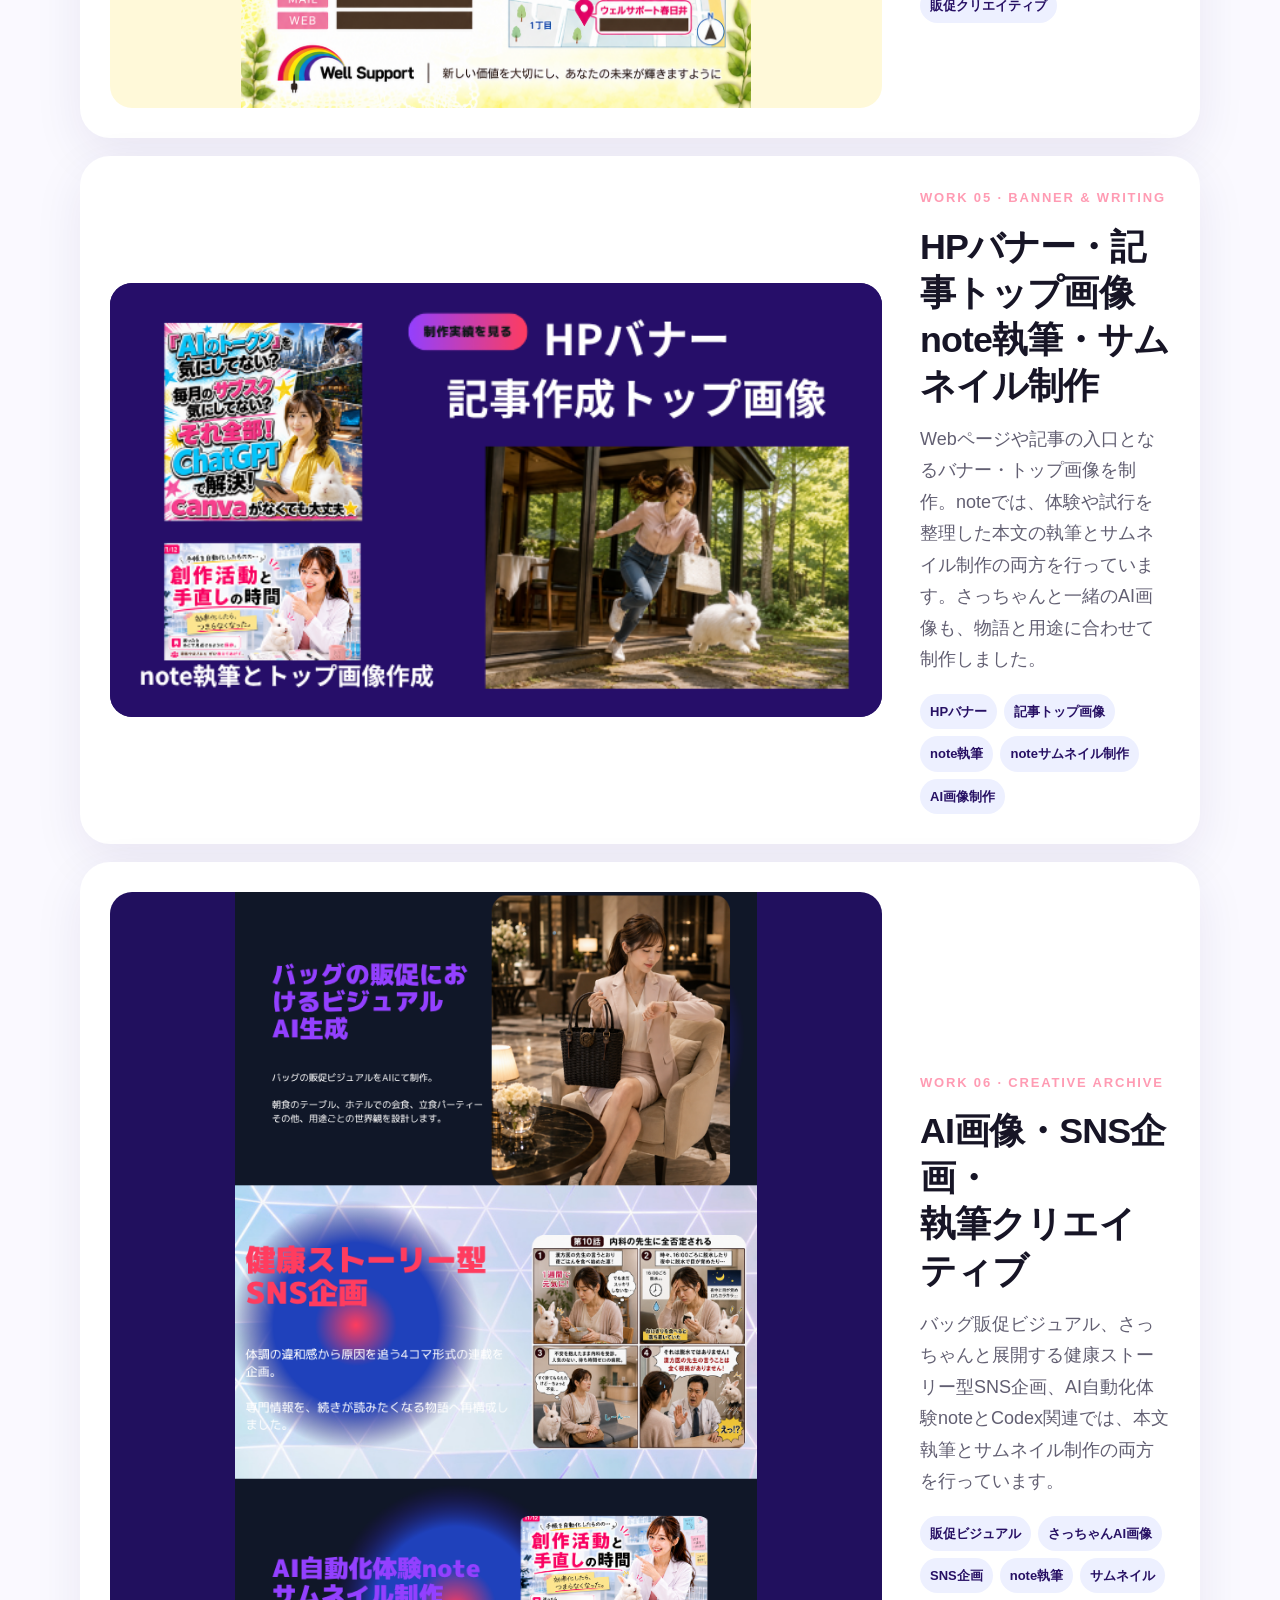
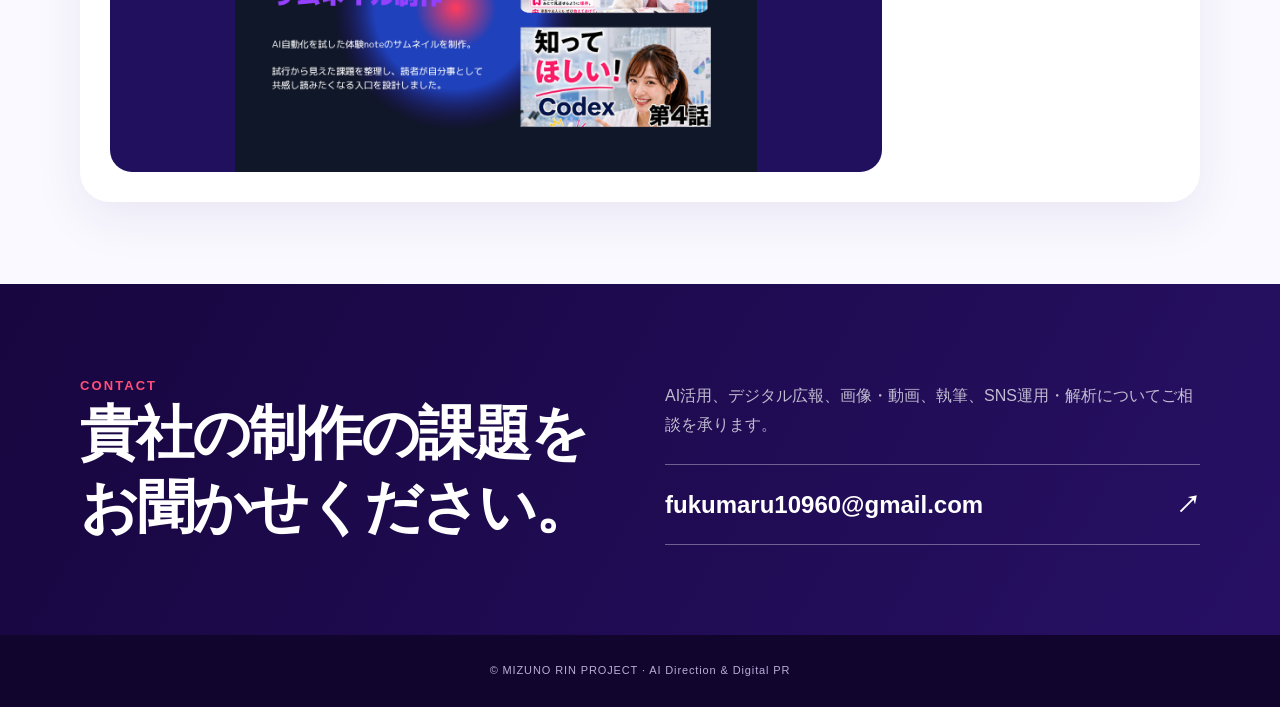
==== commit 027278a8: "Balance final contact headings across pages" ====
--- a/portfolio/index.html
+++ b/portfolio/index.html
@@ -69,7 +69,7 @@
     .portrait-archive img{max-height:880px}
     .contact{padding:90px 0;color:#fff;background:linear-gradient(120deg,var(--violet-deep),var(--violet))}
     .contact-grid{display:grid;grid-template-columns:1fr 1fr;gap:50px;align-items:end}
-    .contact h2{margin:0;font-size:clamp(38px,5.5vw,74px);line-height:1.18;letter-spacing:-.055em}
+    .contact h2{max-width:680px;margin:0;font-size:clamp(30px,4.5vw,60px);line-height:1.28;letter-spacing:-.035em;text-wrap:balance}
     .contact-copy p{margin:0 0 24px;color:rgba(255,255,255,.72)}
     .mail{display:flex;justify-content:space-between;gap:20px;padding:18px 0;border-top:1px solid rgba(255,255,255,.35);border-bottom:1px solid rgba(255,255,255,.35);font-size:clamp(16px,2vw,24px);font-weight:850;text-decoration:none}
     footer{padding:26px 20px;color:#b9add9;background:#11052d;font-size:11px;text-align:center;letter-spacing:.08em}
@@ -97,7 +97,7 @@
 
       <article class="work legacy-work"><div class="work-visual legacy-visual portrait-archive"><img src="../page-3.png" alt="バッグ販促、健康ストーリー型SNS企画、AI自動化体験note、Codex関連サムネイルの制作実績"></div><div class="work-copy"><p class="work-type">WORK 06 · CREATIVE ARCHIVE</p><h3>AI画像・SNS企画・<br>執筆クリエイティブ</h3><p>バッグ販促ビジュアル、さっちゃんと展開する健康ストーリー型SNS企画、AI自動化体験noteとCodex関連では、本文執筆とサムネイル制作の両方を行っています。</p><div class="tag-row"><span class="tag">販促ビジュアル</span><span class="tag">さっちゃんAI画像</span><span class="tag">SNS企画</span><span class="tag">note執筆</span><span class="tag">サムネイル</span></div></div></article>    </div></section>
 
-    <section class="contact" id="contact"><div class="wrap contact-grid"><div><p class="section-label">CONTACT</p><h2>貴社の制作の課題を<br>お聞かせください。</h2></div><div class="contact-copy"><p>AI活用、デジタル広報、画像・動画、執筆、SNS運用・解析についてご相談を承ります。</p><a class="mail" href="mailto:fukumaru10960@gmail.com"><span>fukumaru10960@gmail.com</span><span>↗</span></a></div></div></section>
+    <section class="contact" id="contact"><div class="wrap contact-grid"><div><p class="section-label">CONTACT</p><h2>貴社の制作の課題をお聞かせください。</h2></div><div class="contact-copy"><p>AI活用、デジタル広報、画像・動画、執筆、SNS運用・解析についてご相談を承ります。</p><a class="mail" href="mailto:fukumaru10960@gmail.com"><span>fukumaru10960@gmail.com</span><span>↗</span></a></div></div></section>
   </main>
   <footer>© MIZUNO RIN PROJECT · AI Direction & Digital PR</footer>
 </body>
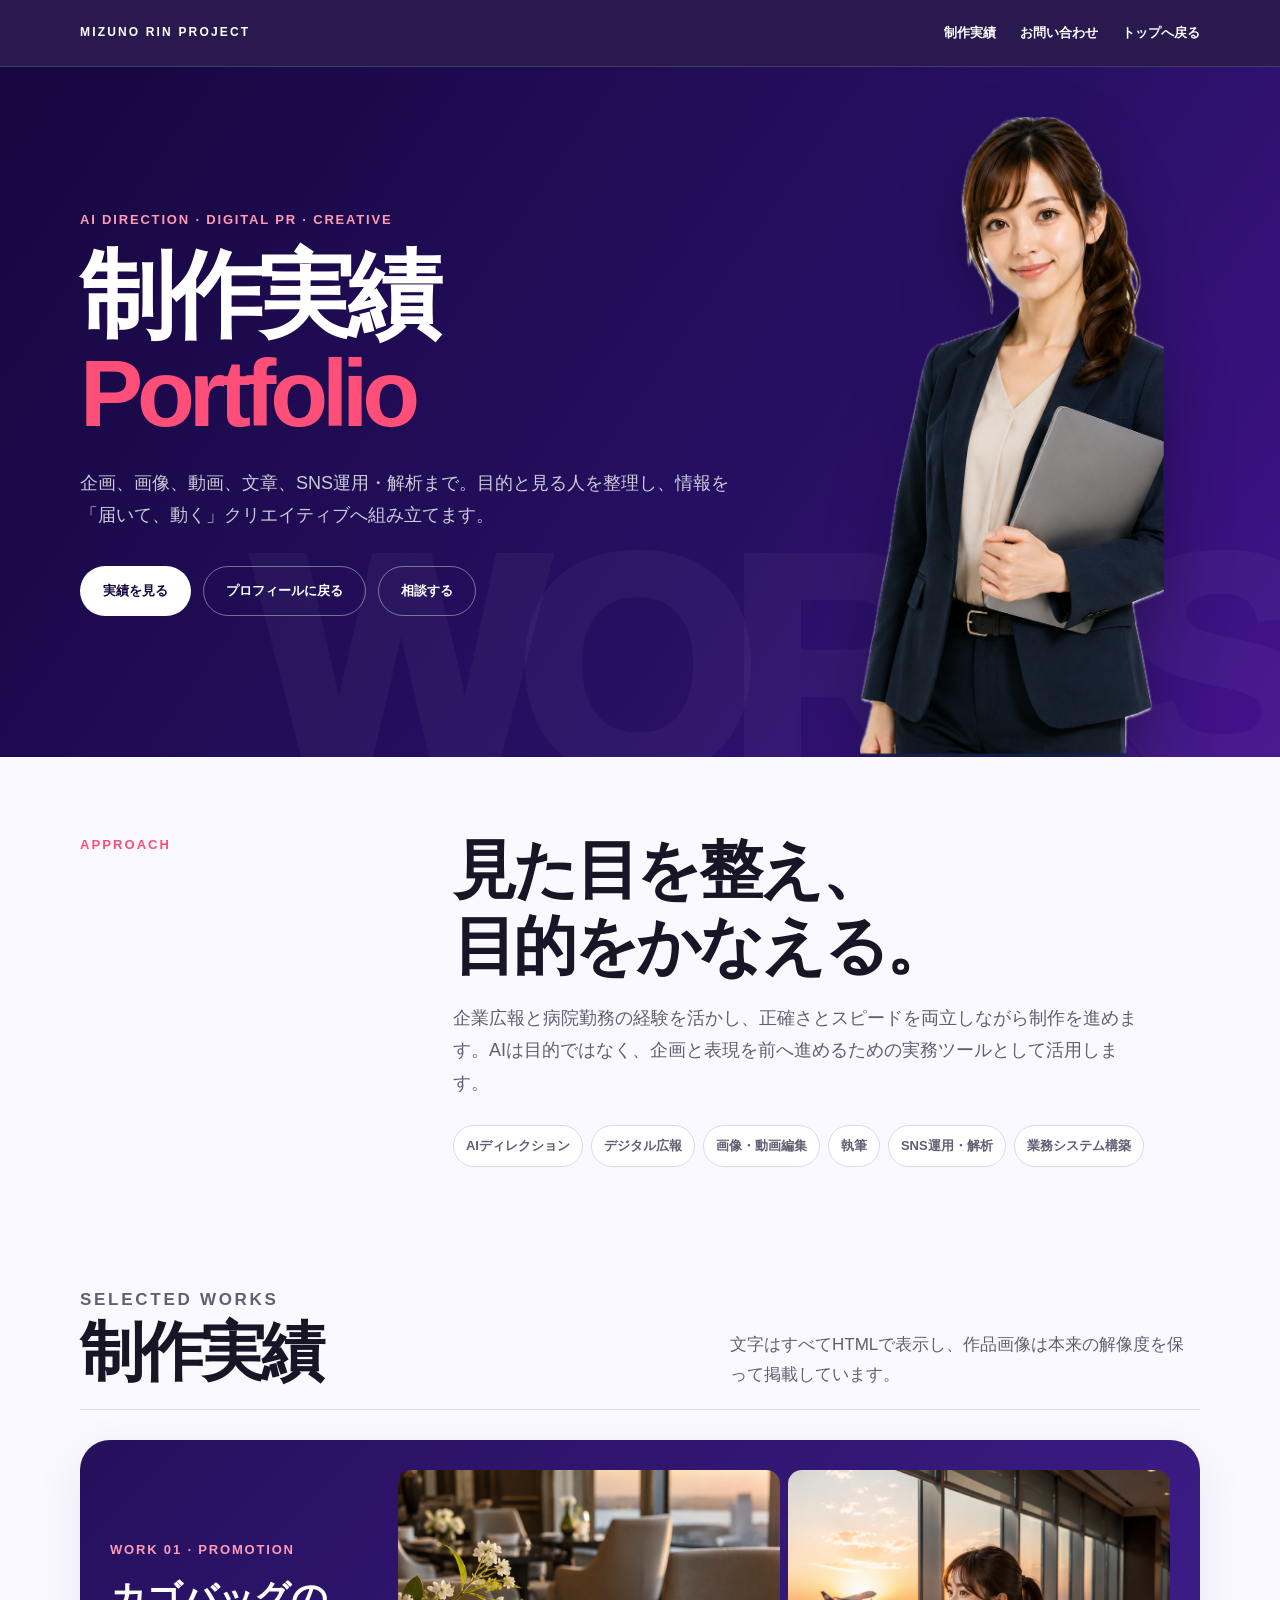
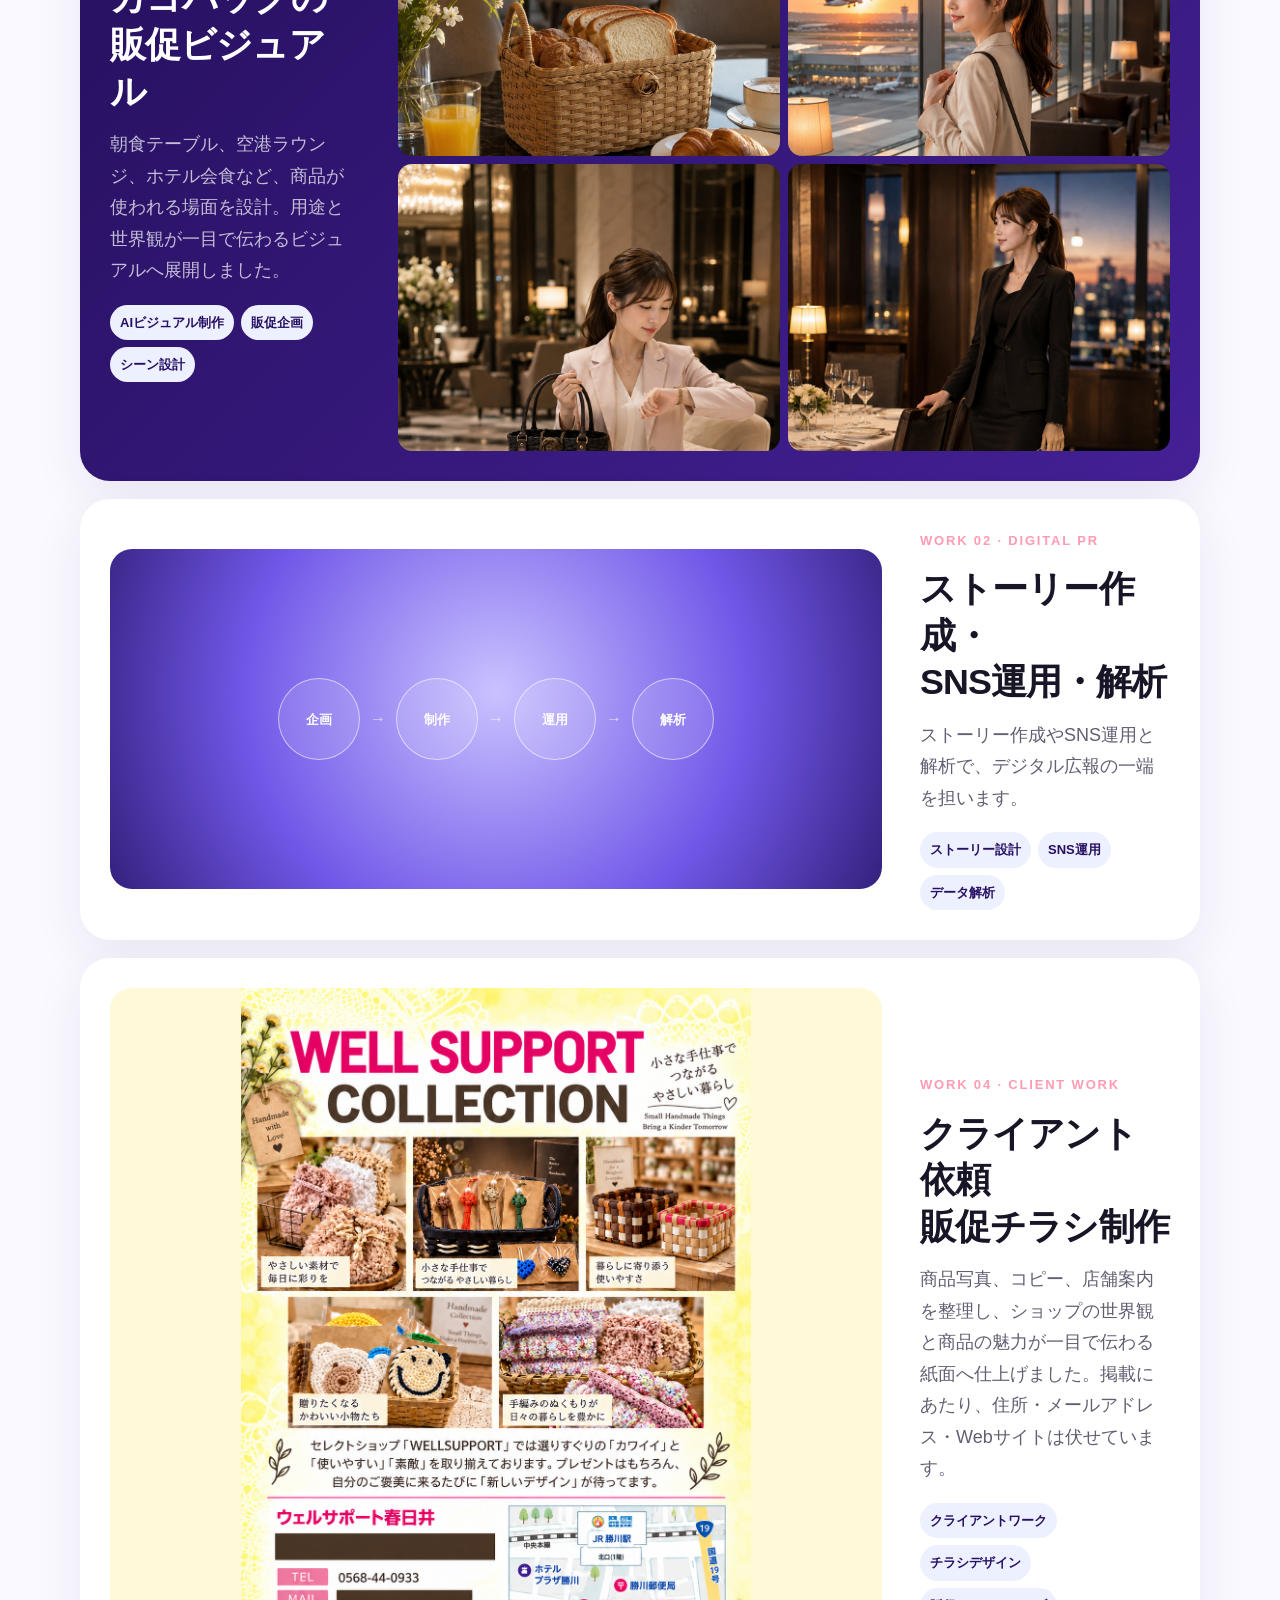
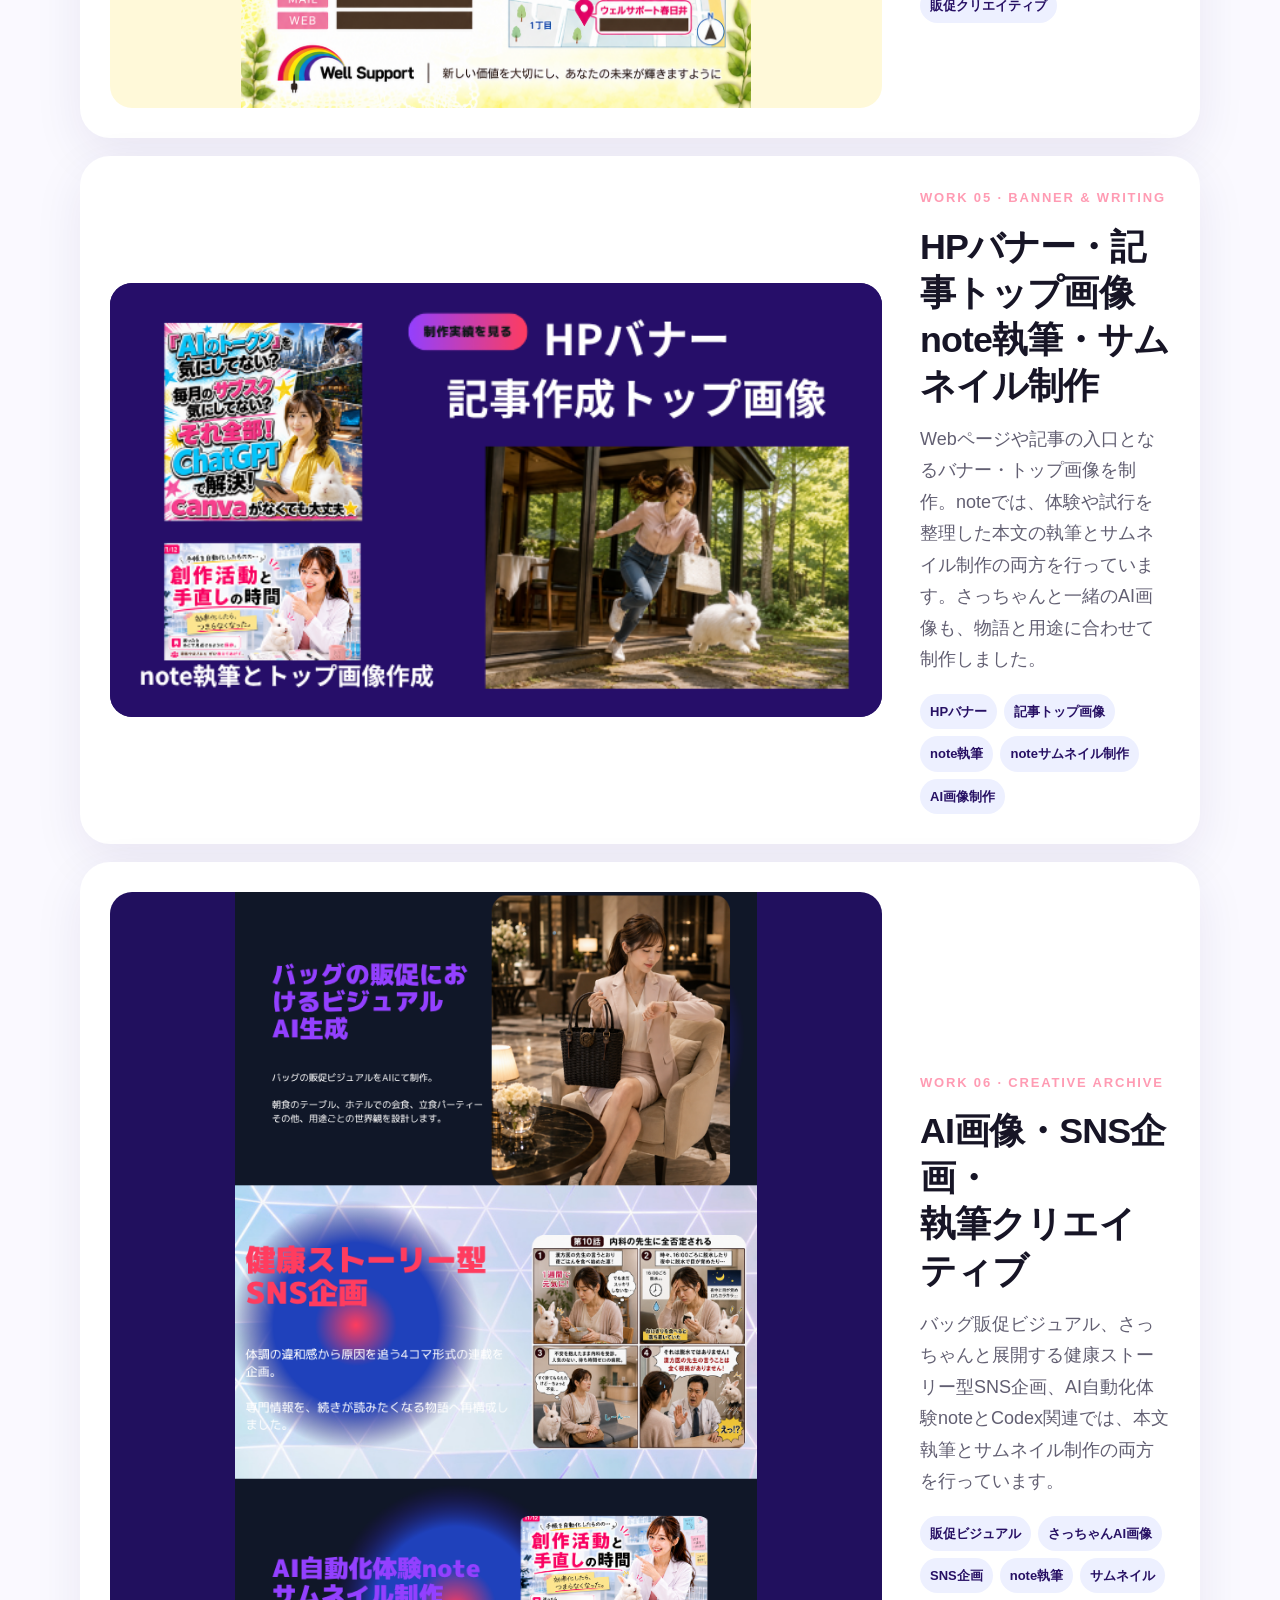
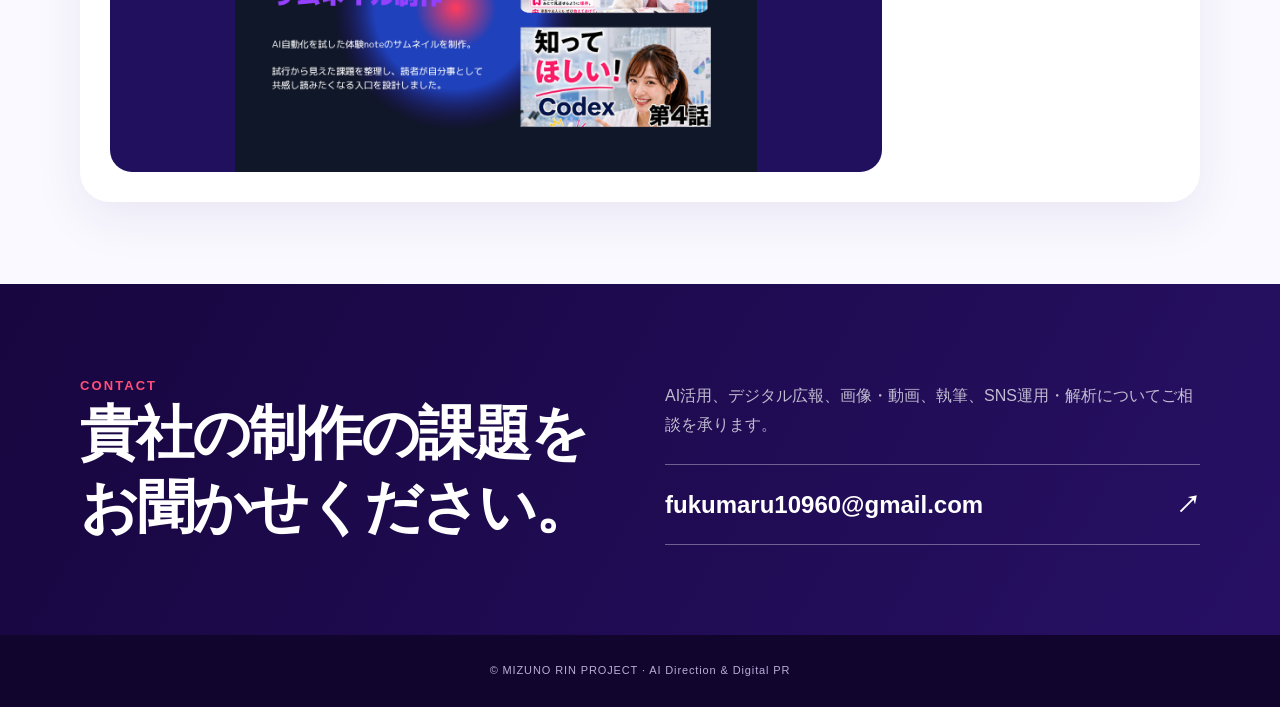
==== commit 30fd6703: "Add profile return button to portfolio hero" ====
--- a/portfolio/index.html
+++ b/portfolio/index.html
@@ -80,9 +80,9 @@
   </style>
 </head>
 <body>
-  <header class="site-header"><div class="wrap header-inner"><a class="brand" href="https://mizunorinproject-web.github.io/">MIZUNO RIN PROJECT</a><nav><a href="#works">制作実績</a><a href="#contact">お問い合わせ</a><a href="https://mizunorinproject-web.github.io/">トップへ戻る</a></nav></div></header>
+  <header class="site-header"><div class="wrap header-inner"><a class="brand" href="https://mizunorinproject-web.github.io/">MIZUNO RIN PROJECT</a><nav><a href="https://mizunorinproject-web.github.io/portfolio/#works">制作実績</a><a href="#contact">お問い合わせ</a><a href="https://mizunorinproject-web.github.io/">トップへ戻る</a></nav></div></header>
   <main>
-    <section class="hero"><div class="wrap hero-grid"><div class="hero-copy"><p class="eyebrow">AI DIRECTION · DIGITAL PR · CREATIVE</p><h1>制作実績<span>Portfolio</span></h1><p class="hero-lead">企画、画像、動画、文章、SNS運用・解析まで。目的と見る人を整理し、情報を「届いて、動く」クリエイティブへ組み立てます。</p><div class="hero-actions"><a class="button primary" href="#works">実績を見る</a><a class="button secondary" href="#contact">相談する</a></div></div><figure class="hero-portrait"><img src="../public/assets/mizuno-rin-suit.png" alt="スーツ姿の水野凛"></figure></div></section>
+    <section class="hero"><div class="wrap hero-grid"><div class="hero-copy"><p class="eyebrow">AI DIRECTION · DIGITAL PR · CREATIVE</p><h1>制作実績<span>Portfolio</span></h1><p class="hero-lead">企画、画像、動画、文章、SNS運用・解析まで。目的と見る人を整理し、情報を「届いて、動く」クリエイティブへ組み立てます。</p><div class="hero-actions"><a class="button primary" href="https://mizunorinproject-web.github.io/portfolio/#works">実績を見る</a><a class="button secondary" href="https://mizunorinproject-web.github.io/">プロフィールに戻る</a><a class="button secondary" href="#contact">相談する</a></div></div><figure class="hero-portrait"><img src="../public/assets/mizuno-rin-suit.png" alt="スーツ姿の水野凛"></figure></div></section>
 
     <section class="intro"><div class="wrap intro-grid"><p class="section-label">APPROACH</p><div><h2>見た目を整え、<br>目的をかなえる。</h2><div class="intro-copy"><p>企業広報と病院勤務の経験を活かし、正確さとスピードを両立しながら制作を進めます。AIは目的ではなく、企画と表現を前へ進めるための実務ツールとして活用します。</p><ul class="services"><li>AIディレクション</li><li>デジタル広報</li><li>画像・動画編集</li><li>執筆</li><li>SNS運用・解析</li><li>業務システム構築</li></ul></div></div></div></section>
 
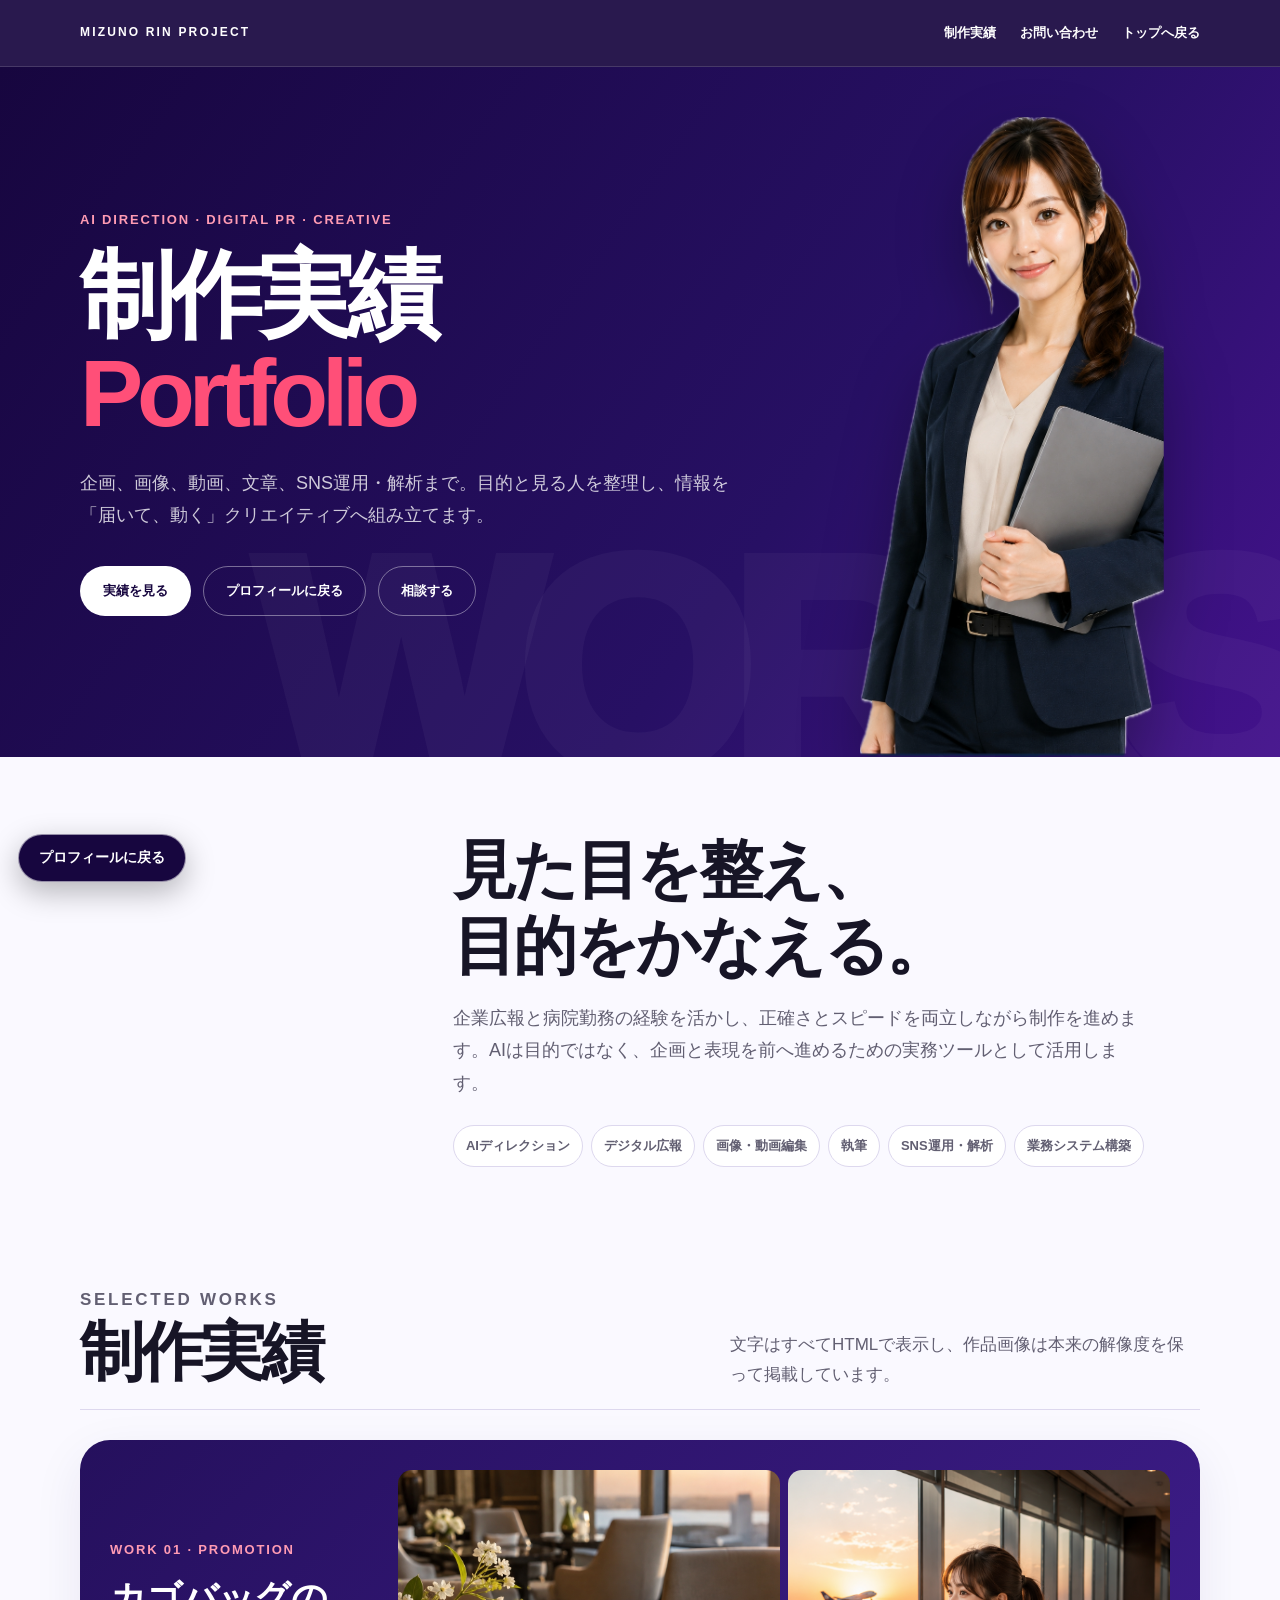
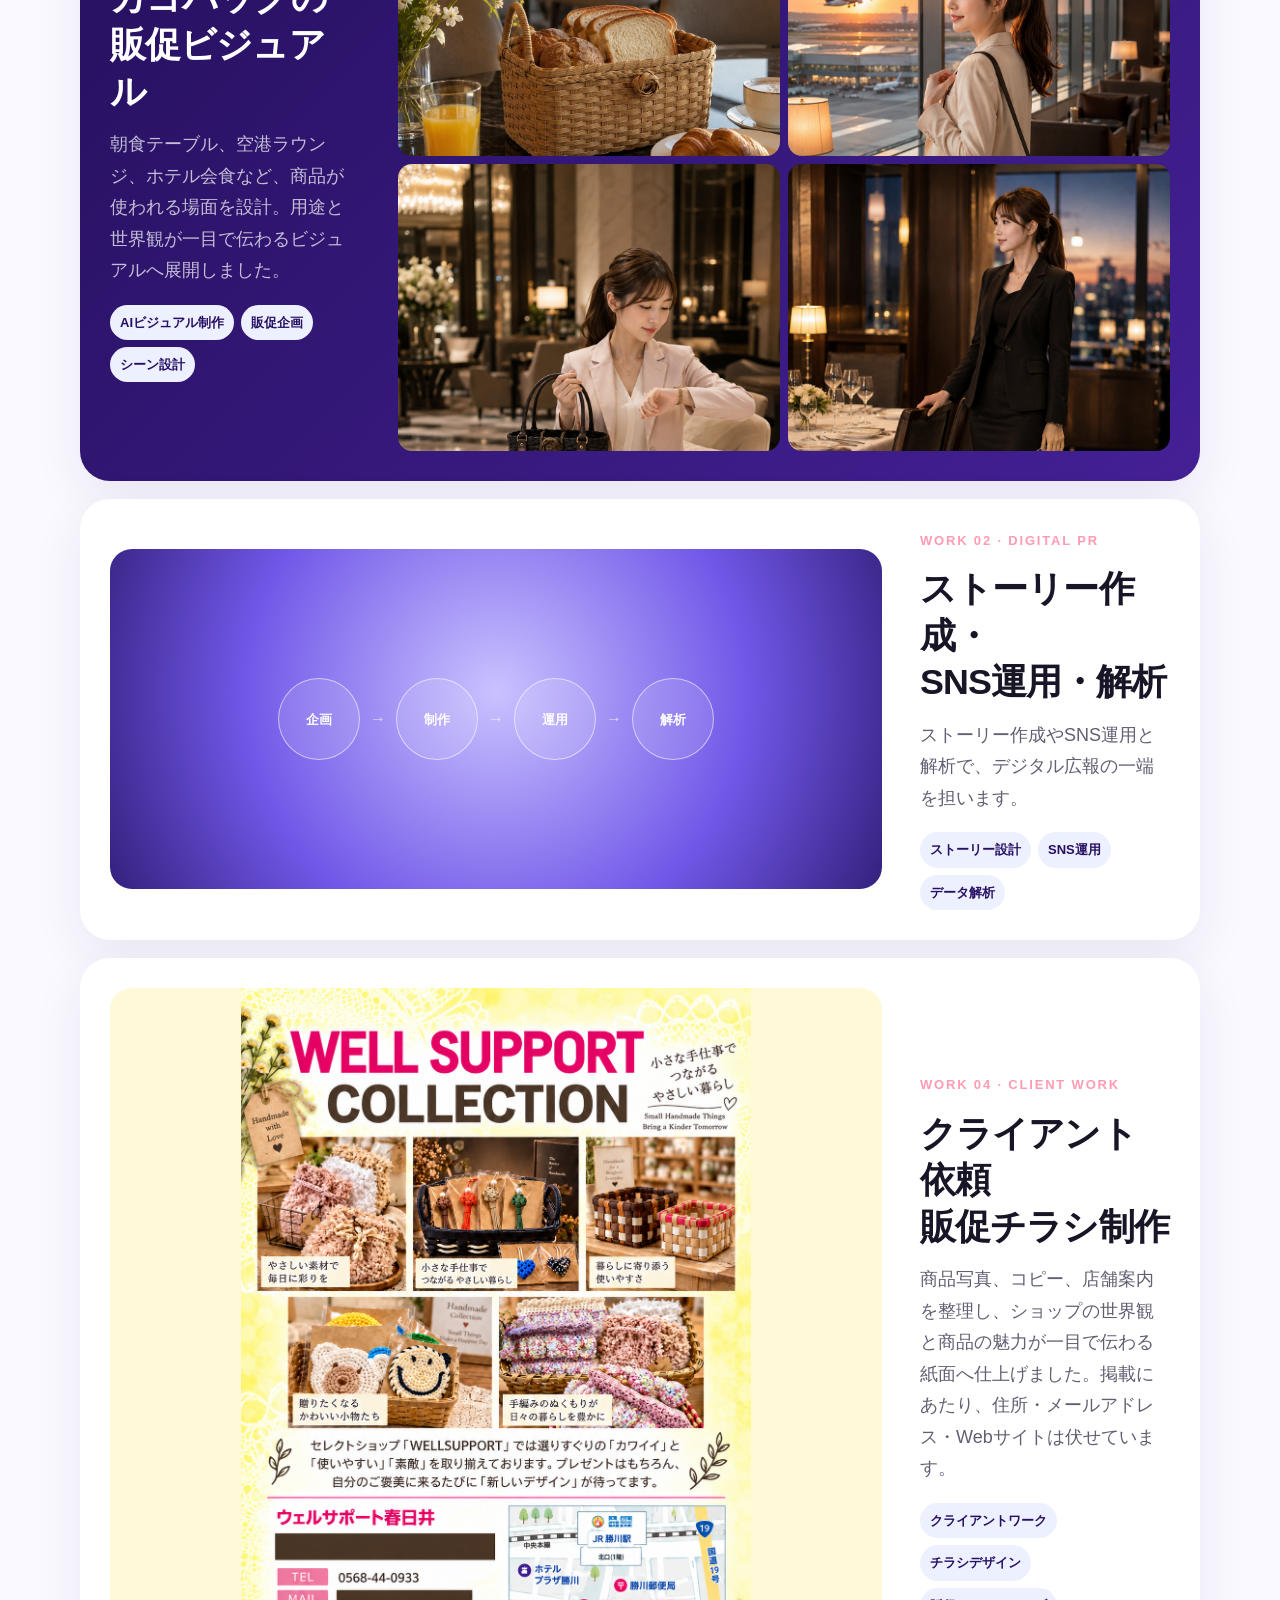
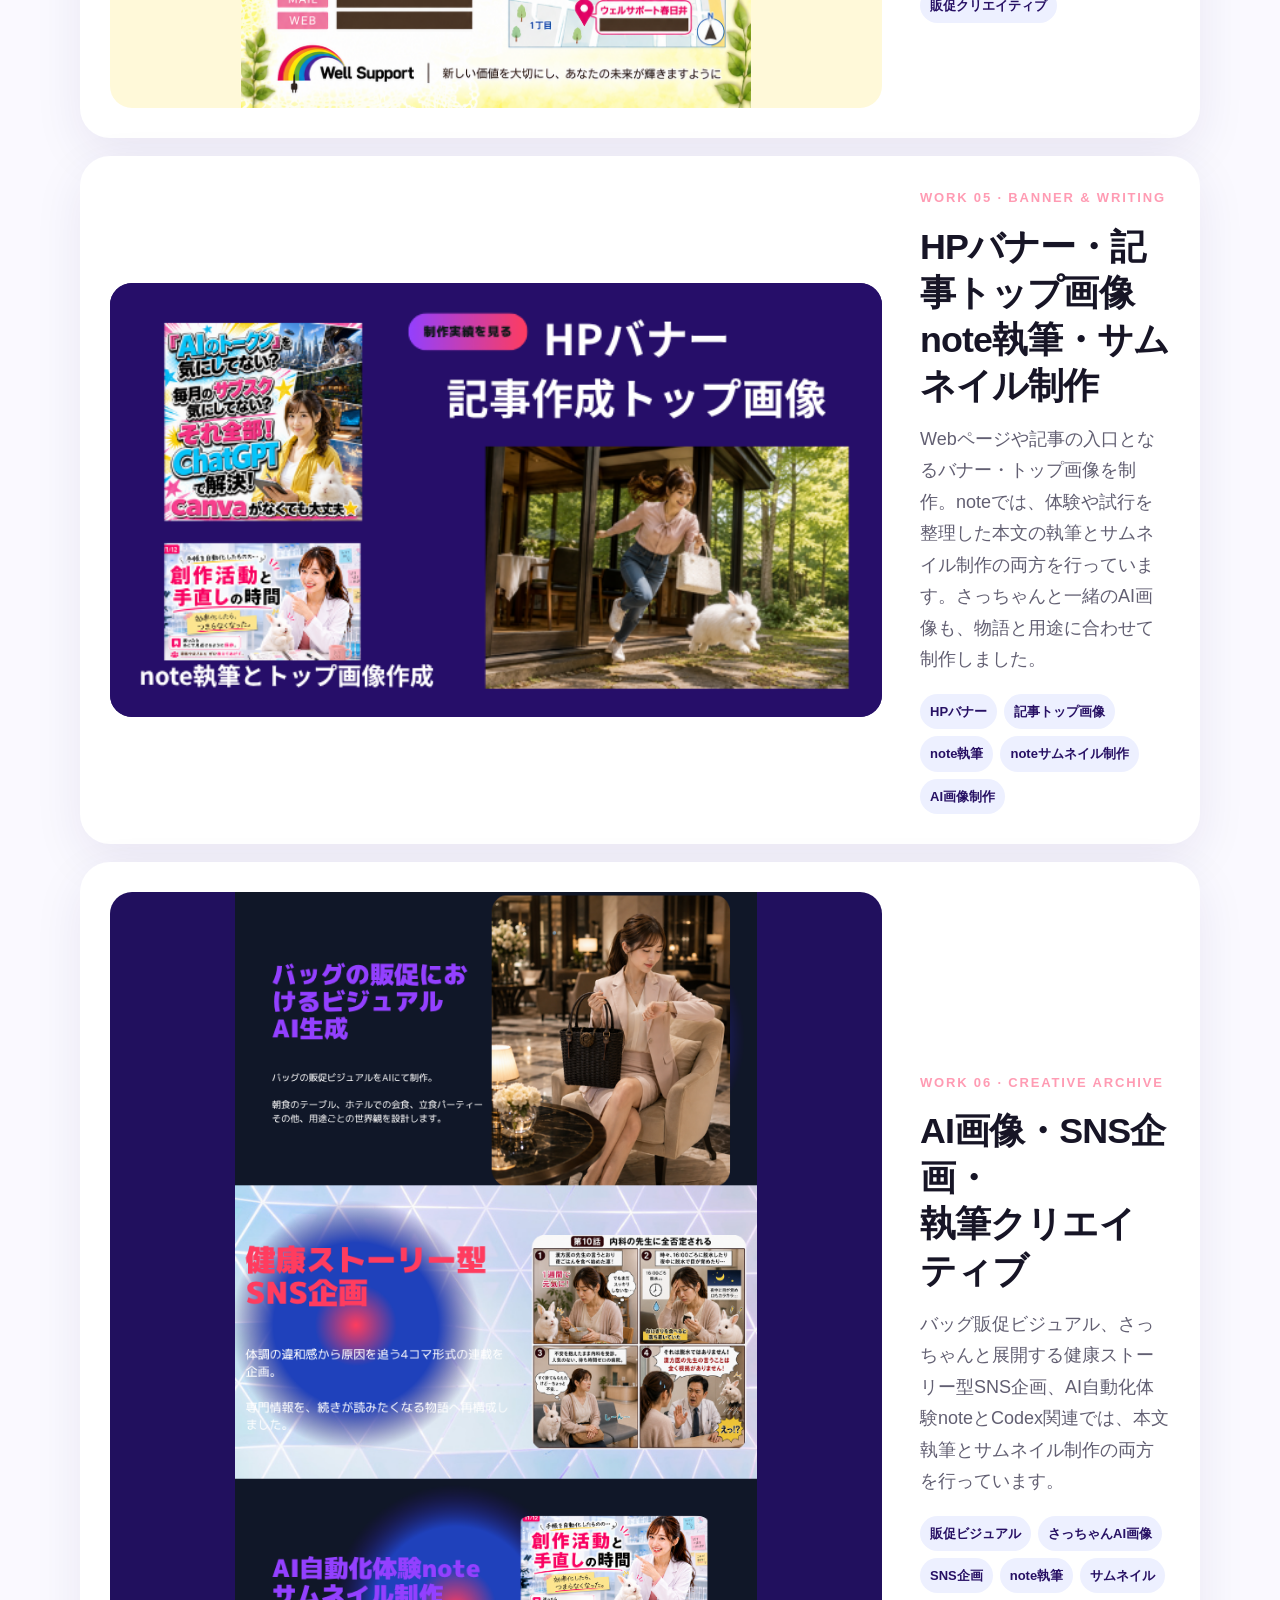
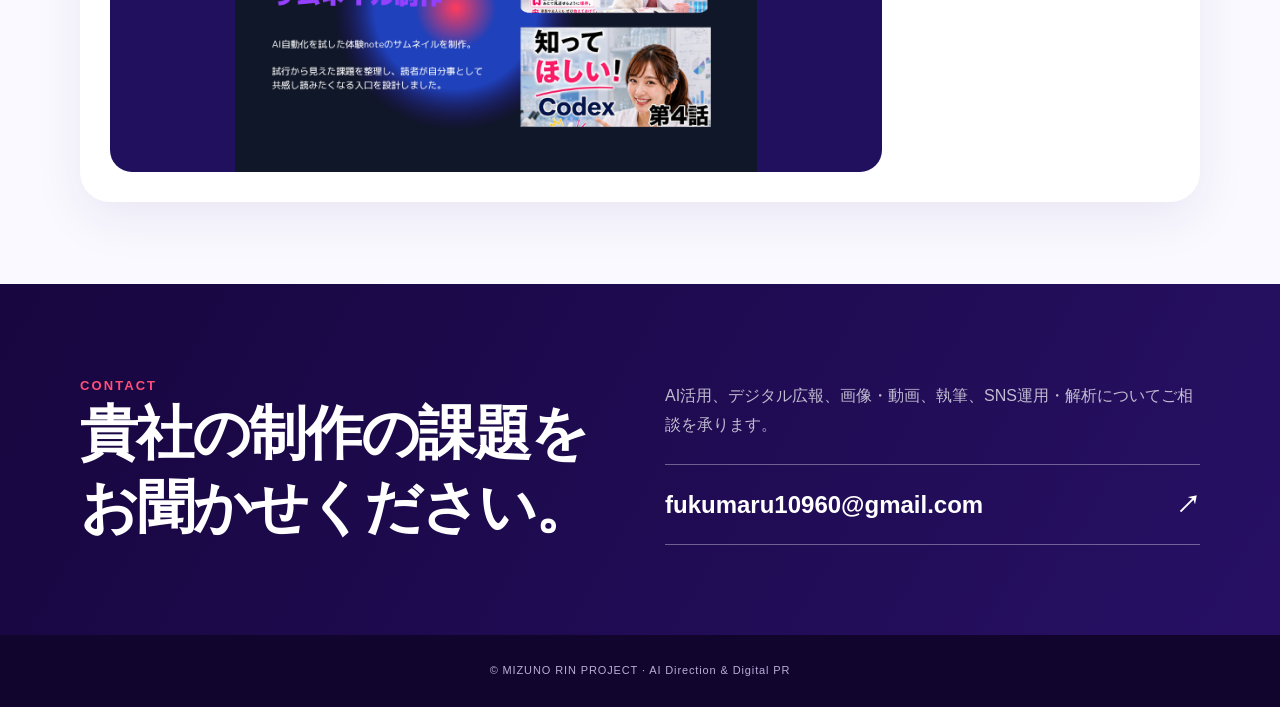
==== commit 18b76c35: "Keep profile return button visible across pages" ====
--- a/portfolio/index.html
+++ b/portfolio/index.html
@@ -73,6 +73,7 @@
     .contact-copy p{margin:0 0 24px;color:rgba(255,255,255,.72)}
     .mail{display:flex;justify-content:space-between;gap:20px;padding:18px 0;border-top:1px solid rgba(255,255,255,.35);border-bottom:1px solid rgba(255,255,255,.35);font-size:clamp(16px,2vw,24px);font-weight:850;text-decoration:none}
     footer{padding:26px 20px;color:#b9add9;background:#11052d;font-size:11px;text-align:center;letter-spacing:.08em}
+    .profile-return{display:flex;position:fixed;left:18px;bottom:18px;z-index:31;min-height:48px;align-items:center;padding:0 20px;border:1px solid rgba(255,255,255,.55);border-radius:999px;background:var(--violet-deep);color:#fff;text-decoration:none;font-size:14px;font-weight:900;box-shadow:0 10px 30px rgba(0,0,0,.28)}
     a:focus-visible{outline:3px solid #ffc0d0;outline-offset:4px}
     @media(max-width:800px){.legacy-work{grid-template-columns:1fr}.legacy-work .work-visual{order:-1} nav a:not(:last-child){display:none}.hero-grid{min-height:auto;grid-template-columns:1fr}.hero-copy{padding:70px 0 0}.hero-portrait{width:min(78%,430px);margin:auto}.hero-portrait img{max-height:520px}.intro-grid,.contact-grid{grid-template-columns:1fr}.work,.work-bags{grid-template-columns:1fr}.work-visual{order:-1}.section-heading{align-items:start;flex-direction:column}.work-bags .work-visual{order:0}}
     @media(max-width:540px){.wrap{width:min(calc(100% - 24px),1120px)}.header-inner{min-height:58px}.brand{font-size:11px}.hero-copy{padding-top:54px}h1{font-size:48px}.hero-lead{font-size:17px}.hero-actions{display:grid}.button{width:100%}.intro{padding:58px 0 38px}.intro-copy{font-size:17px}.works{padding:34px 0 62px}.work{padding:16px;border-radius:22px}.work-copy{padding:6px}.work-copy>p:not(.work-type){font-size:17px}.story-visual{min-height:280px}.story-visual span{width:72px;height:72px;font-size:13px}.contact{padding:60px 0}.mail{font-size:14px}}
@@ -100,5 +101,6 @@
     <section class="contact" id="contact"><div class="wrap contact-grid"><div><p class="section-label">CONTACT</p><h2>貴社の制作の課題をお聞かせください。</h2></div><div class="contact-copy"><p>AI活用、デジタル広報、画像・動画、執筆、SNS運用・解析についてご相談を承ります。</p><a class="mail" href="mailto:fukumaru10960@gmail.com"><span>fukumaru10960@gmail.com</span><span>↗</span></a></div></div></section>
   </main>
   <footer>© MIZUNO RIN PROJECT · AI Direction & Digital PR</footer>
+  <a class="profile-return" href="https://mizunorinproject-web.github.io/#profile">プロフィールに戻る</a>
 </body>
 </html>
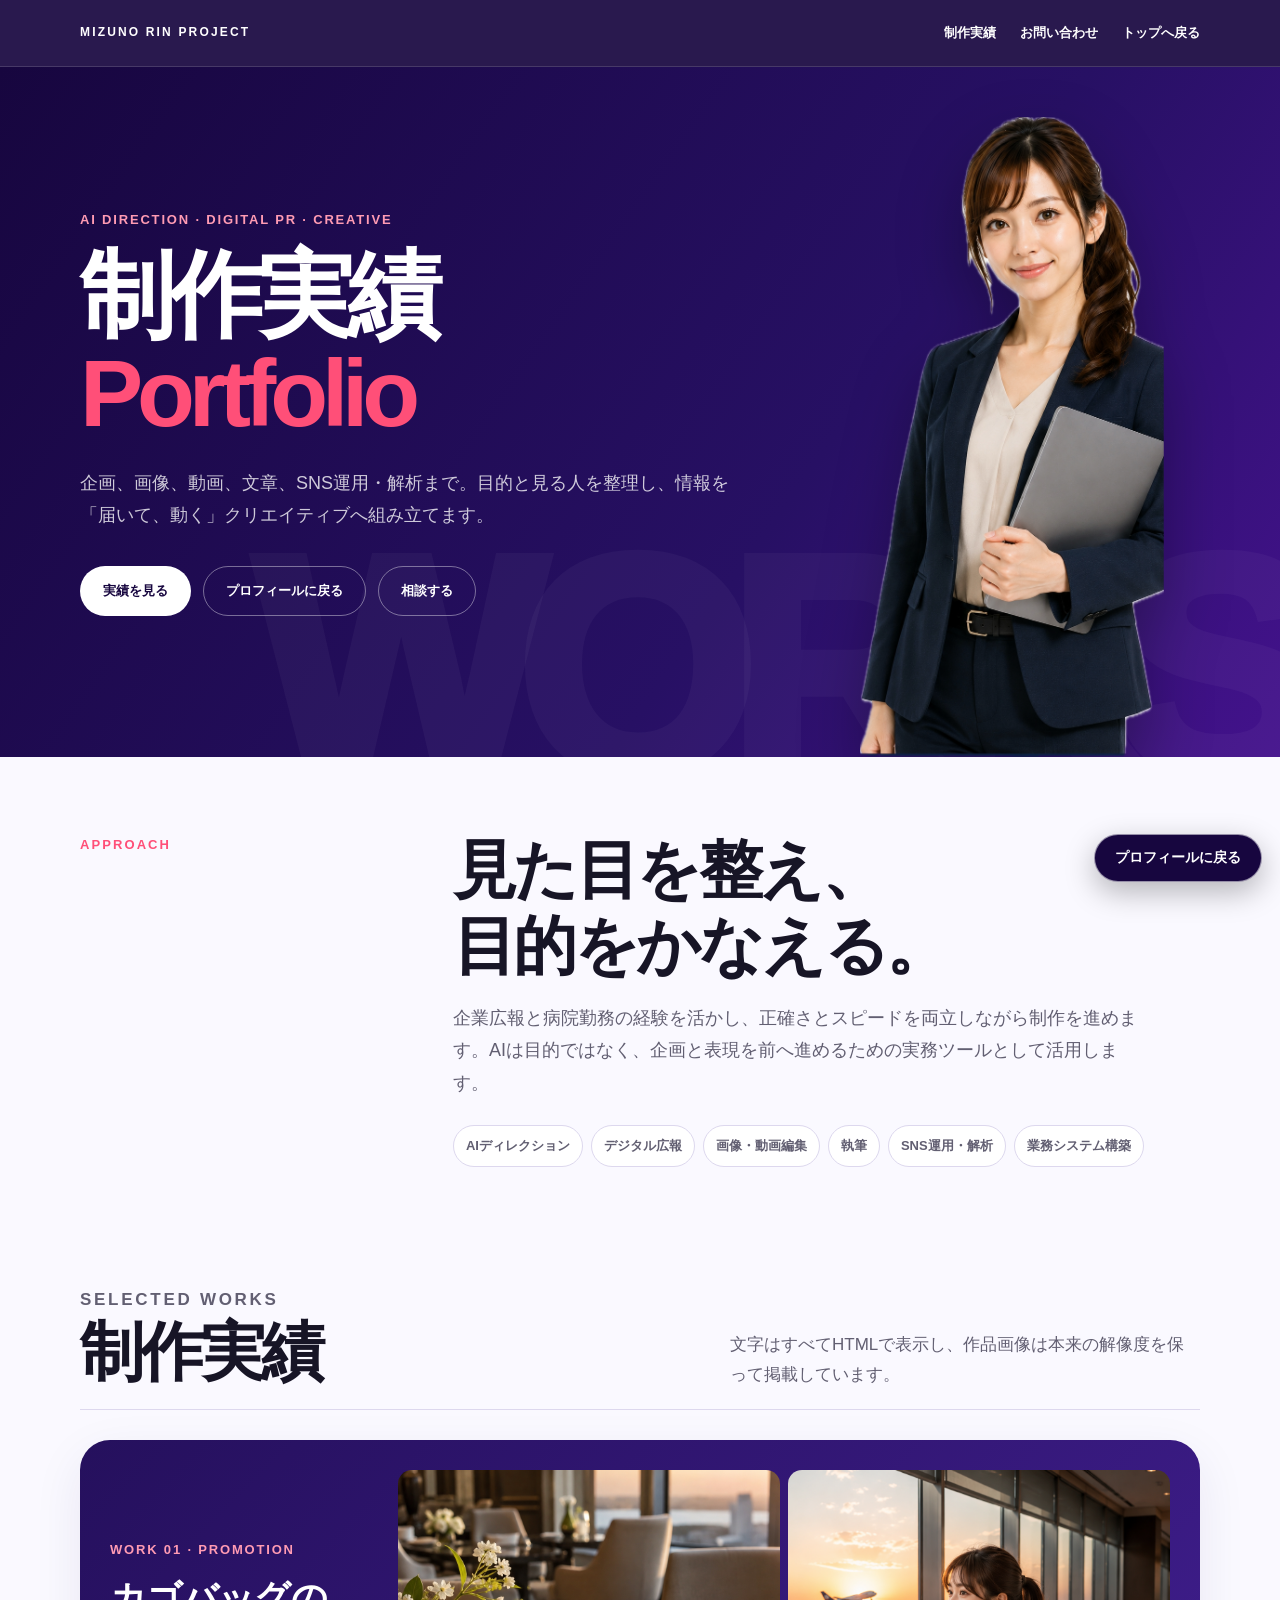
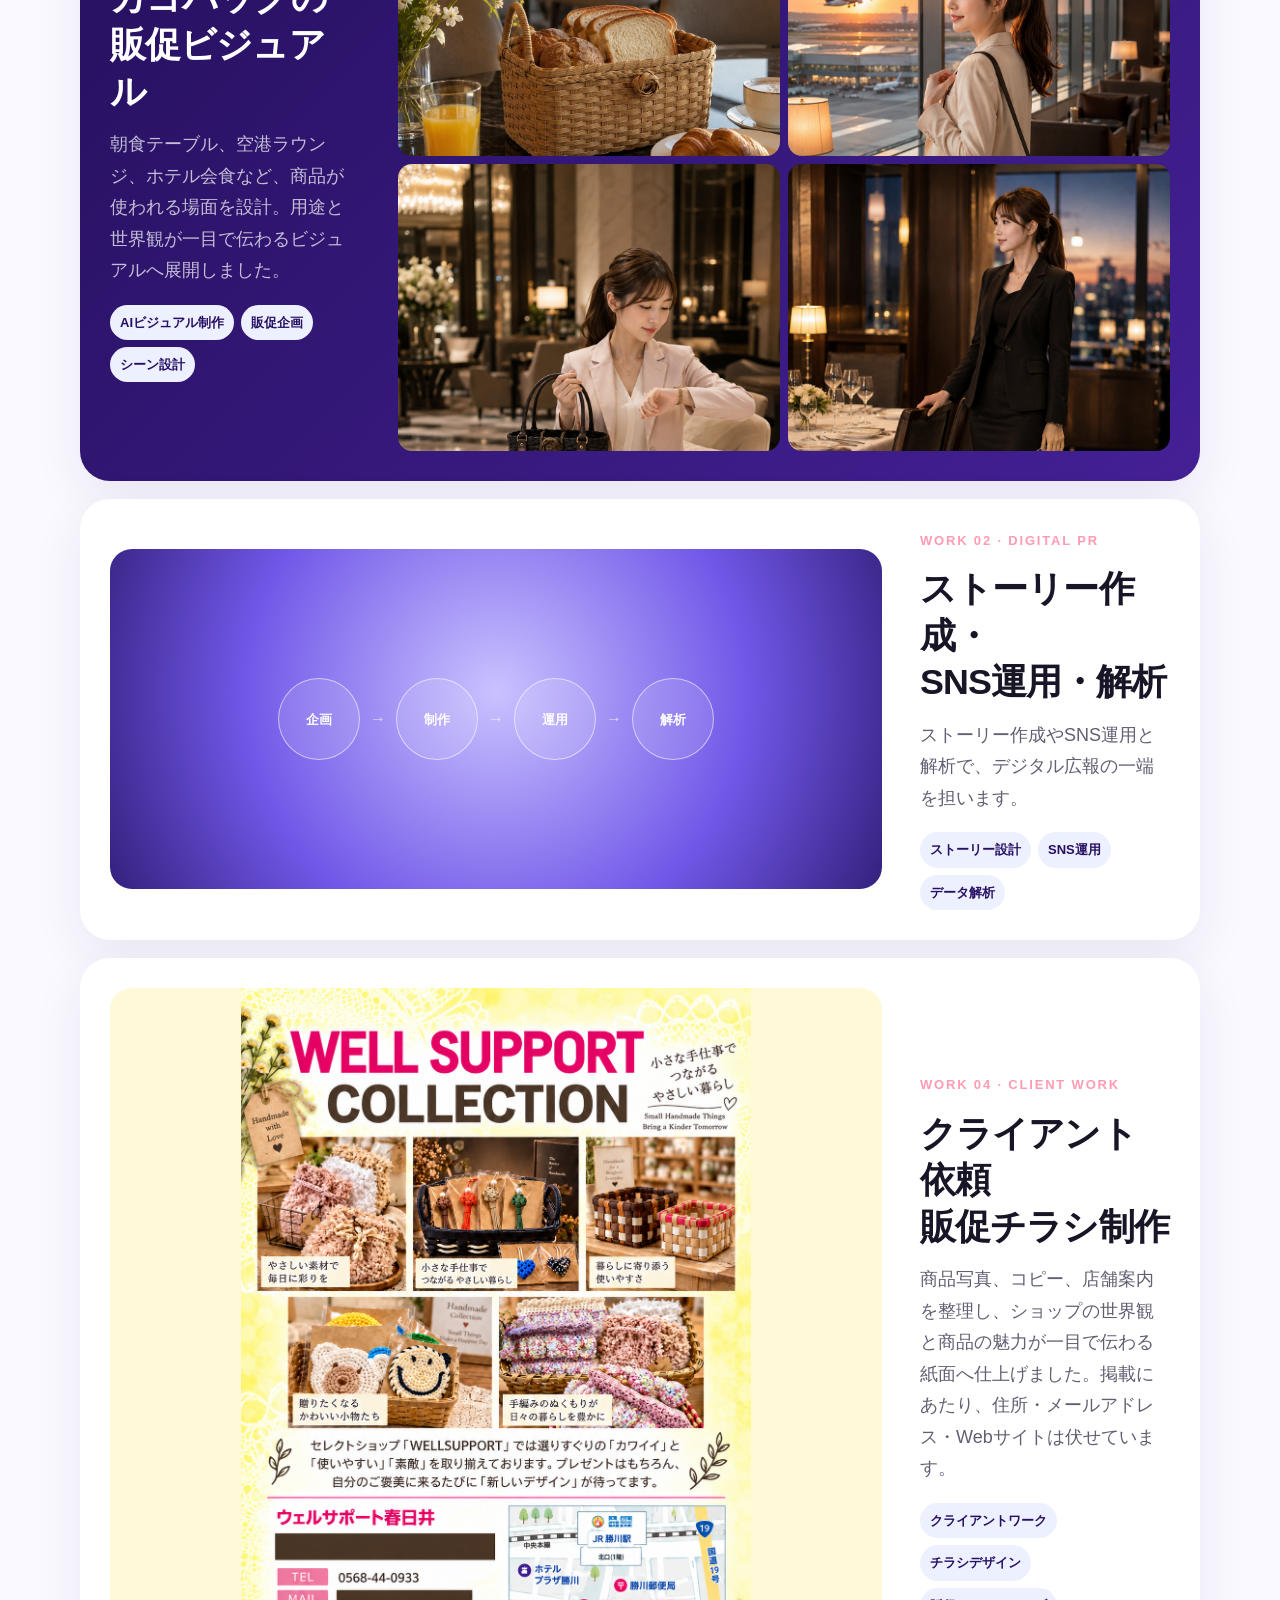
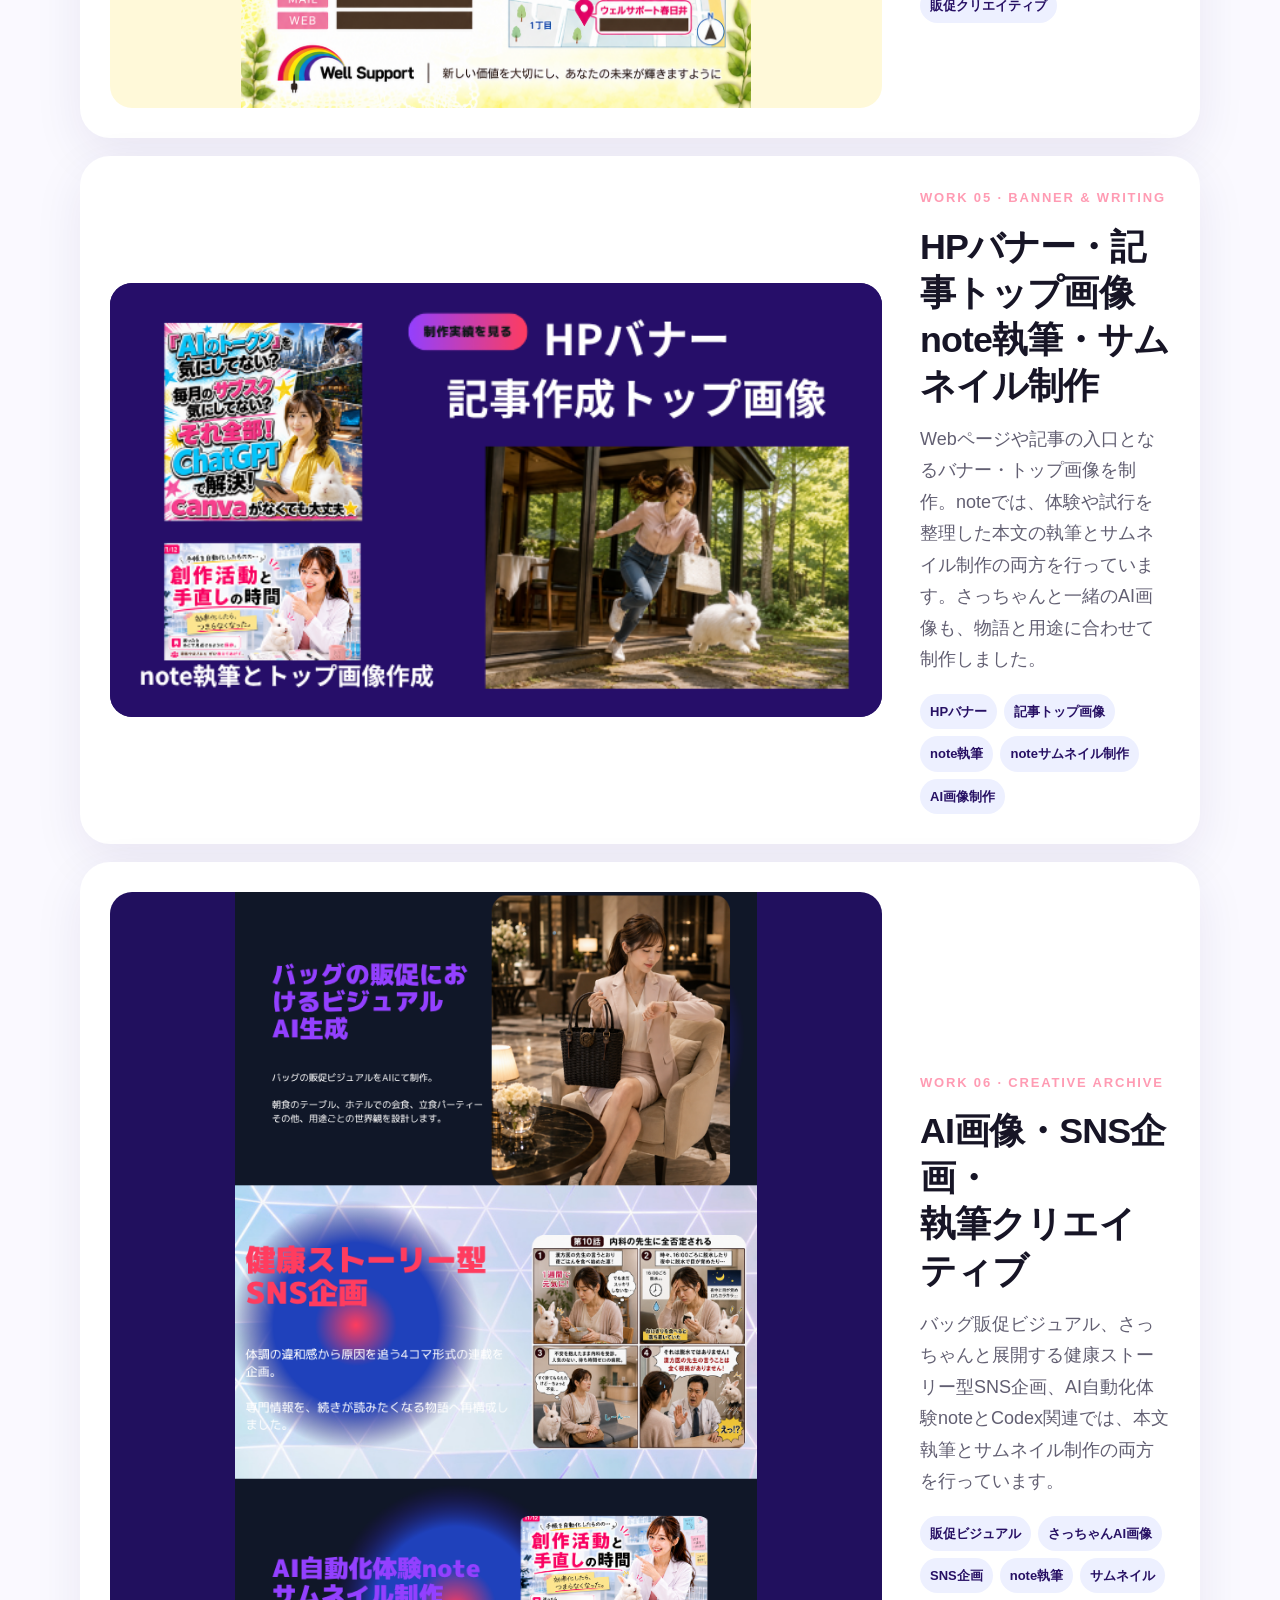
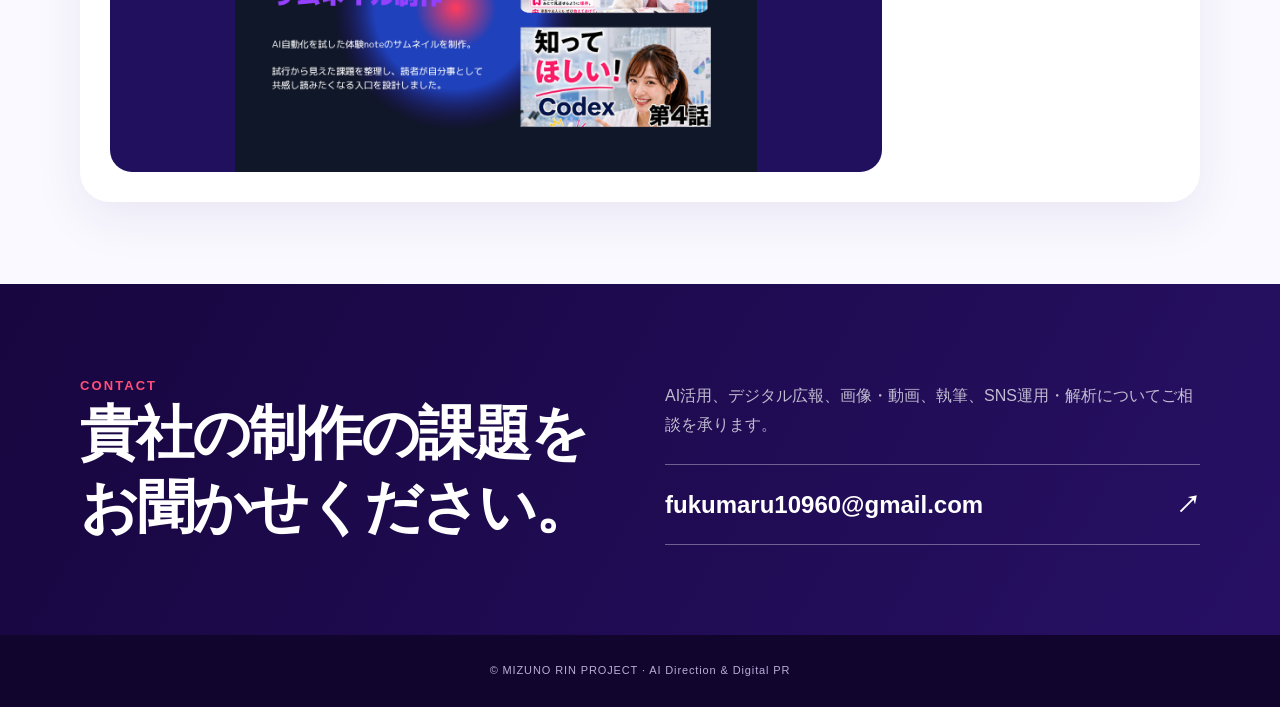
==== commit 3ebbb241: "Move profile return control to bottom right" ====
--- a/portfolio/index.html
+++ b/portfolio/index.html
@@ -73,7 +73,7 @@
     .contact-copy p{margin:0 0 24px;color:rgba(255,255,255,.72)}
     .mail{display:flex;justify-content:space-between;gap:20px;padding:18px 0;border-top:1px solid rgba(255,255,255,.35);border-bottom:1px solid rgba(255,255,255,.35);font-size:clamp(16px,2vw,24px);font-weight:850;text-decoration:none}
     footer{padding:26px 20px;color:#b9add9;background:#11052d;font-size:11px;text-align:center;letter-spacing:.08em}
-    .profile-return{display:flex;position:fixed;left:18px;bottom:18px;z-index:31;min-height:48px;align-items:center;padding:0 20px;border:1px solid rgba(255,255,255,.55);border-radius:999px;background:var(--violet-deep);color:#fff;text-decoration:none;font-size:14px;font-weight:900;box-shadow:0 10px 30px rgba(0,0,0,.28)}
+    .profile-return{display:flex;position:fixed;right:18px;bottom:18px;z-index:31;min-height:48px;align-items:center;padding:0 20px;border:1px solid rgba(255,255,255,.55);border-radius:999px;background:var(--violet-deep);color:#fff;text-decoration:none;font-size:14px;font-weight:900;box-shadow:0 10px 30px rgba(0,0,0,.28)}
     a:focus-visible{outline:3px solid #ffc0d0;outline-offset:4px}
     @media(max-width:800px){.legacy-work{grid-template-columns:1fr}.legacy-work .work-visual{order:-1} nav a:not(:last-child){display:none}.hero-grid{min-height:auto;grid-template-columns:1fr}.hero-copy{padding:70px 0 0}.hero-portrait{width:min(78%,430px);margin:auto}.hero-portrait img{max-height:520px}.intro-grid,.contact-grid{grid-template-columns:1fr}.work,.work-bags{grid-template-columns:1fr}.work-visual{order:-1}.section-heading{align-items:start;flex-direction:column}.work-bags .work-visual{order:0}}
     @media(max-width:540px){.wrap{width:min(calc(100% - 24px),1120px)}.header-inner{min-height:58px}.brand{font-size:11px}.hero-copy{padding-top:54px}h1{font-size:48px}.hero-lead{font-size:17px}.hero-actions{display:grid}.button{width:100%}.intro{padding:58px 0 38px}.intro-copy{font-size:17px}.works{padding:34px 0 62px}.work{padding:16px;border-radius:22px}.work-copy{padding:6px}.work-copy>p:not(.work-type){font-size:17px}.story-visual{min-height:280px}.story-visual span{width:72px;height:72px;font-size:13px}.contact{padding:60px 0}.mail{font-size:14px}}
